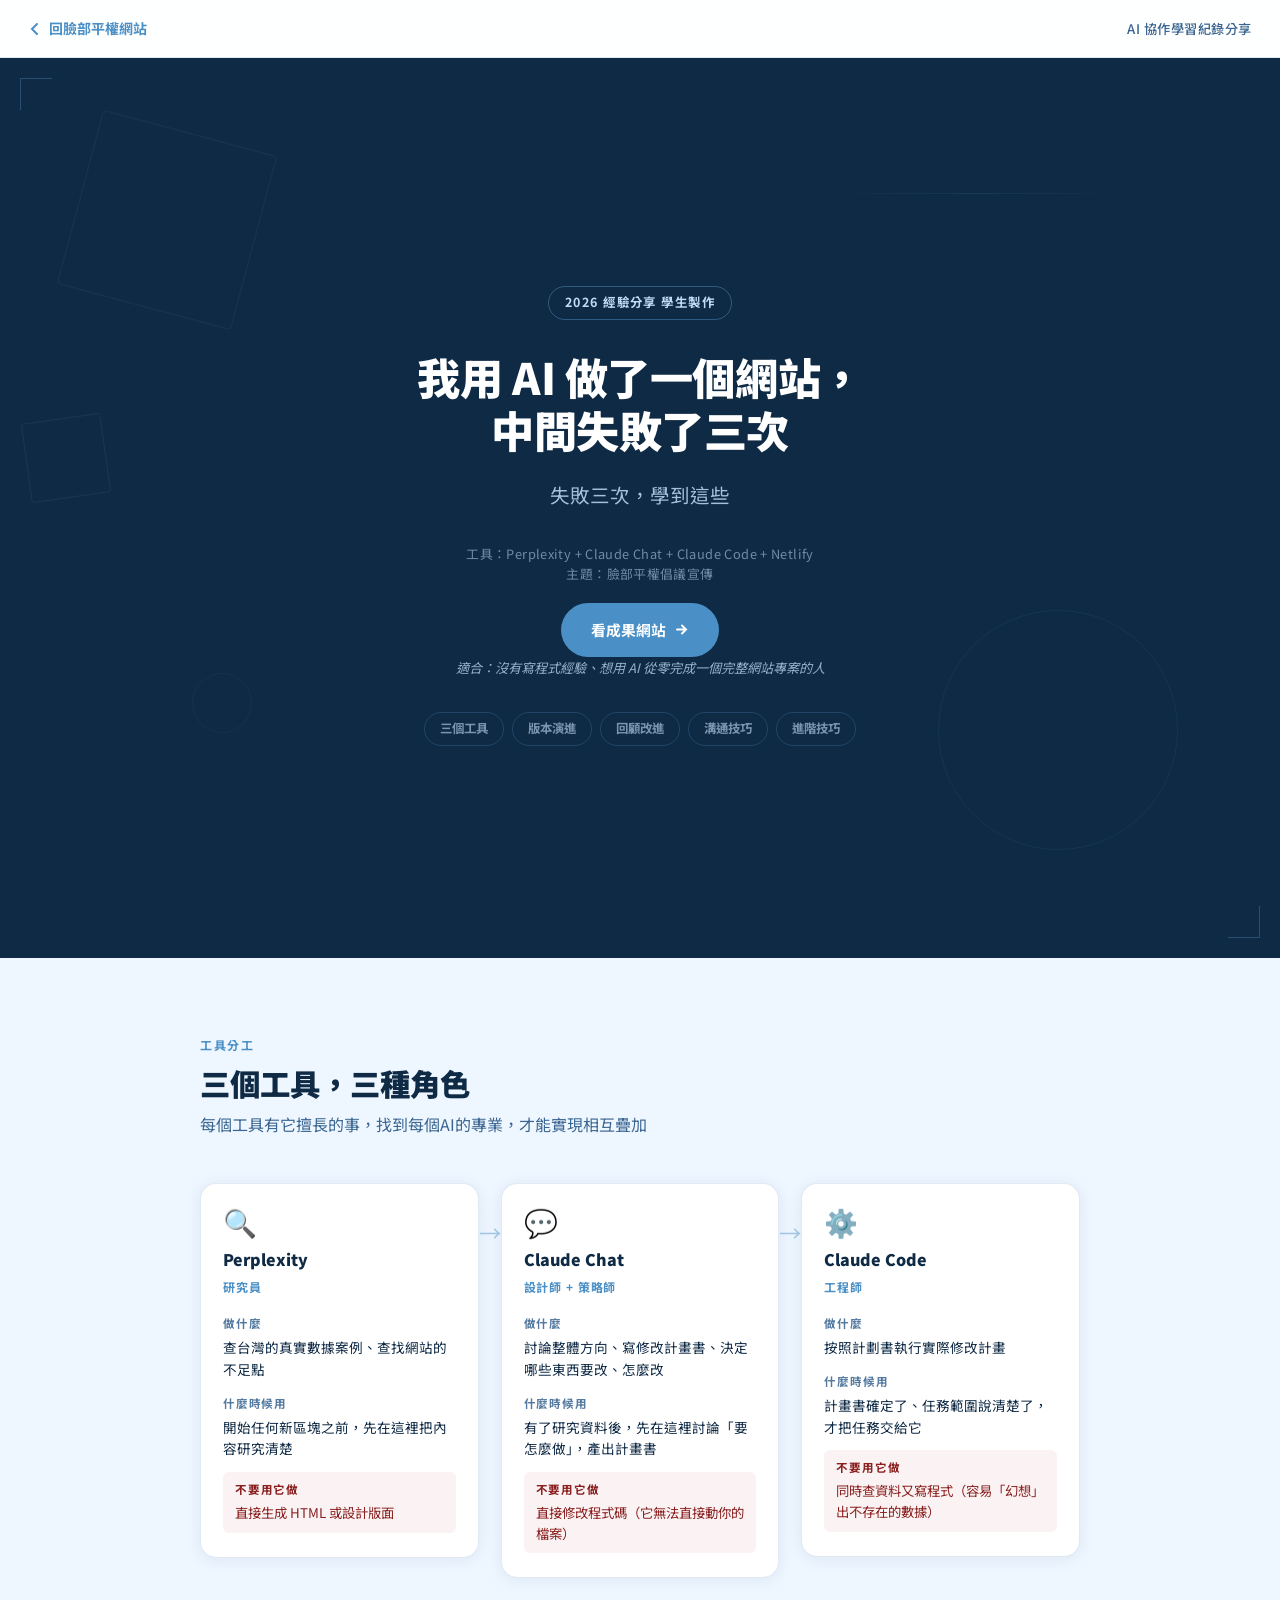
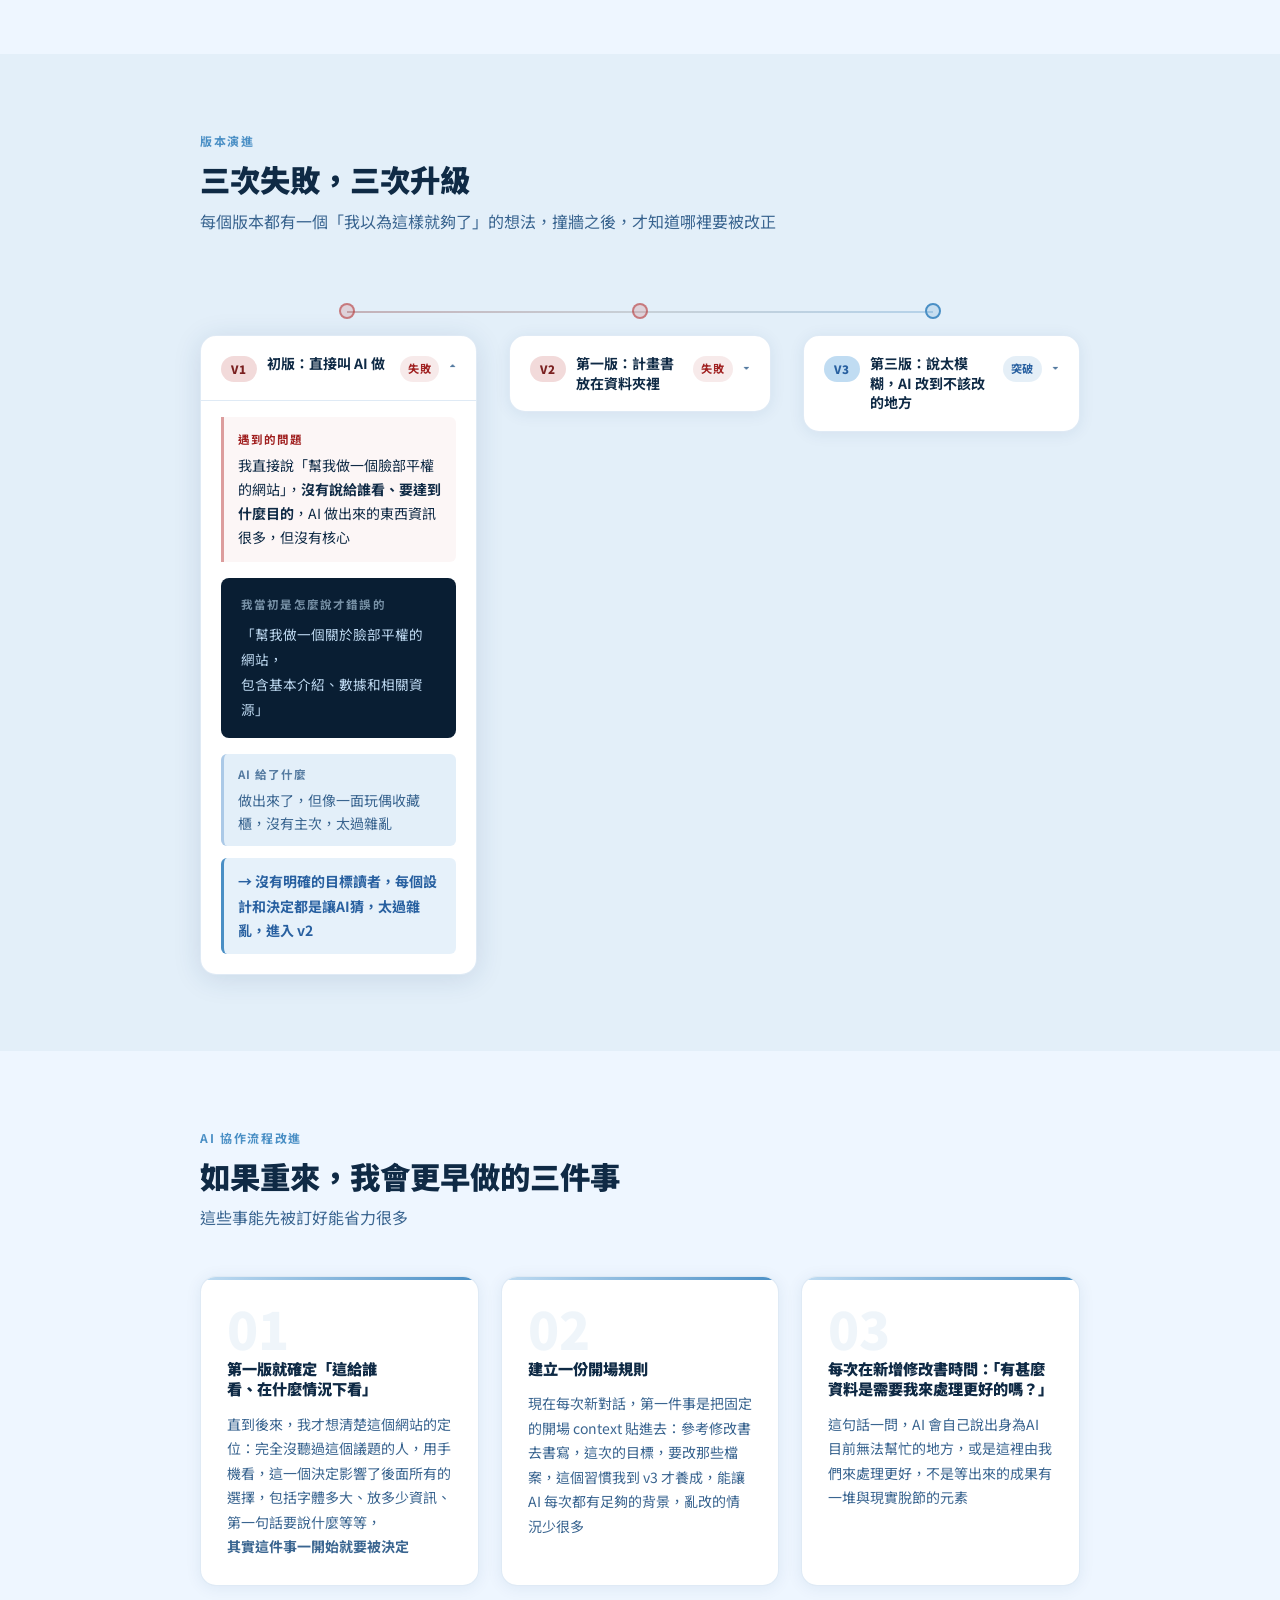
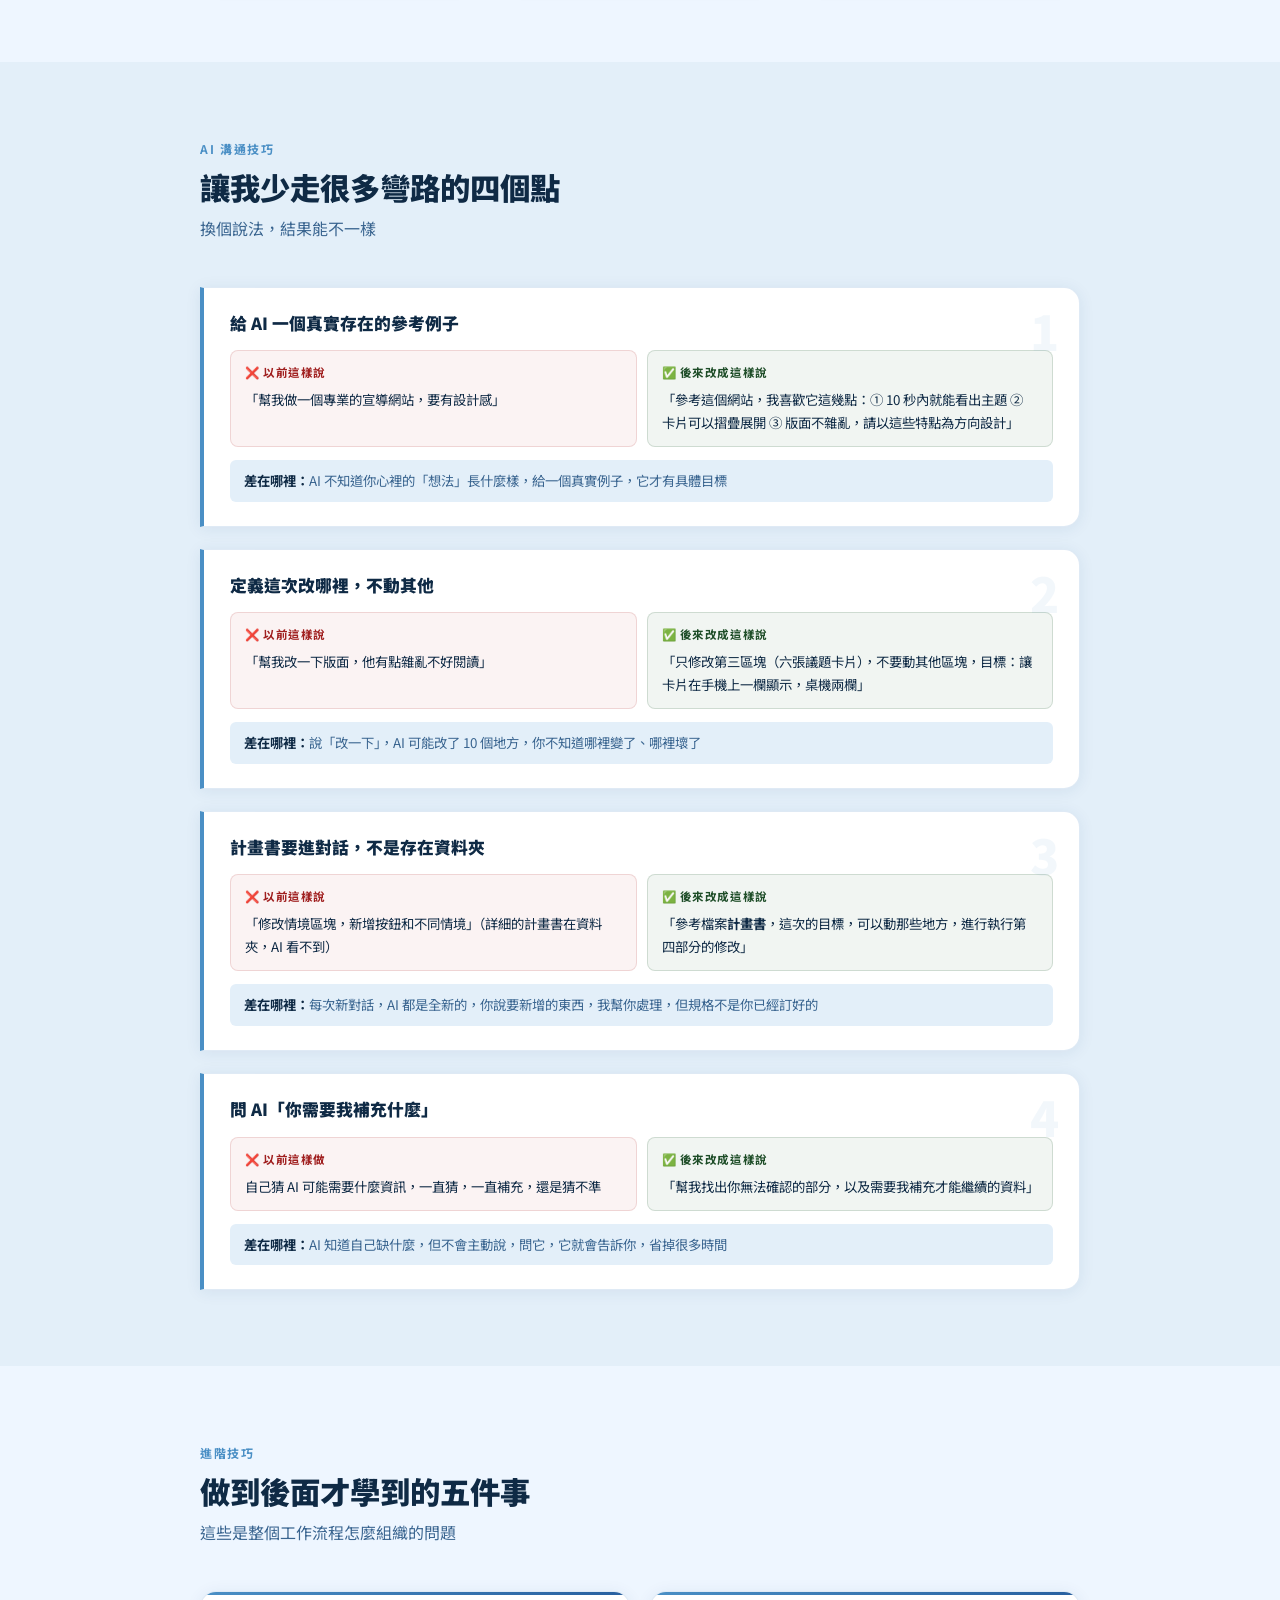
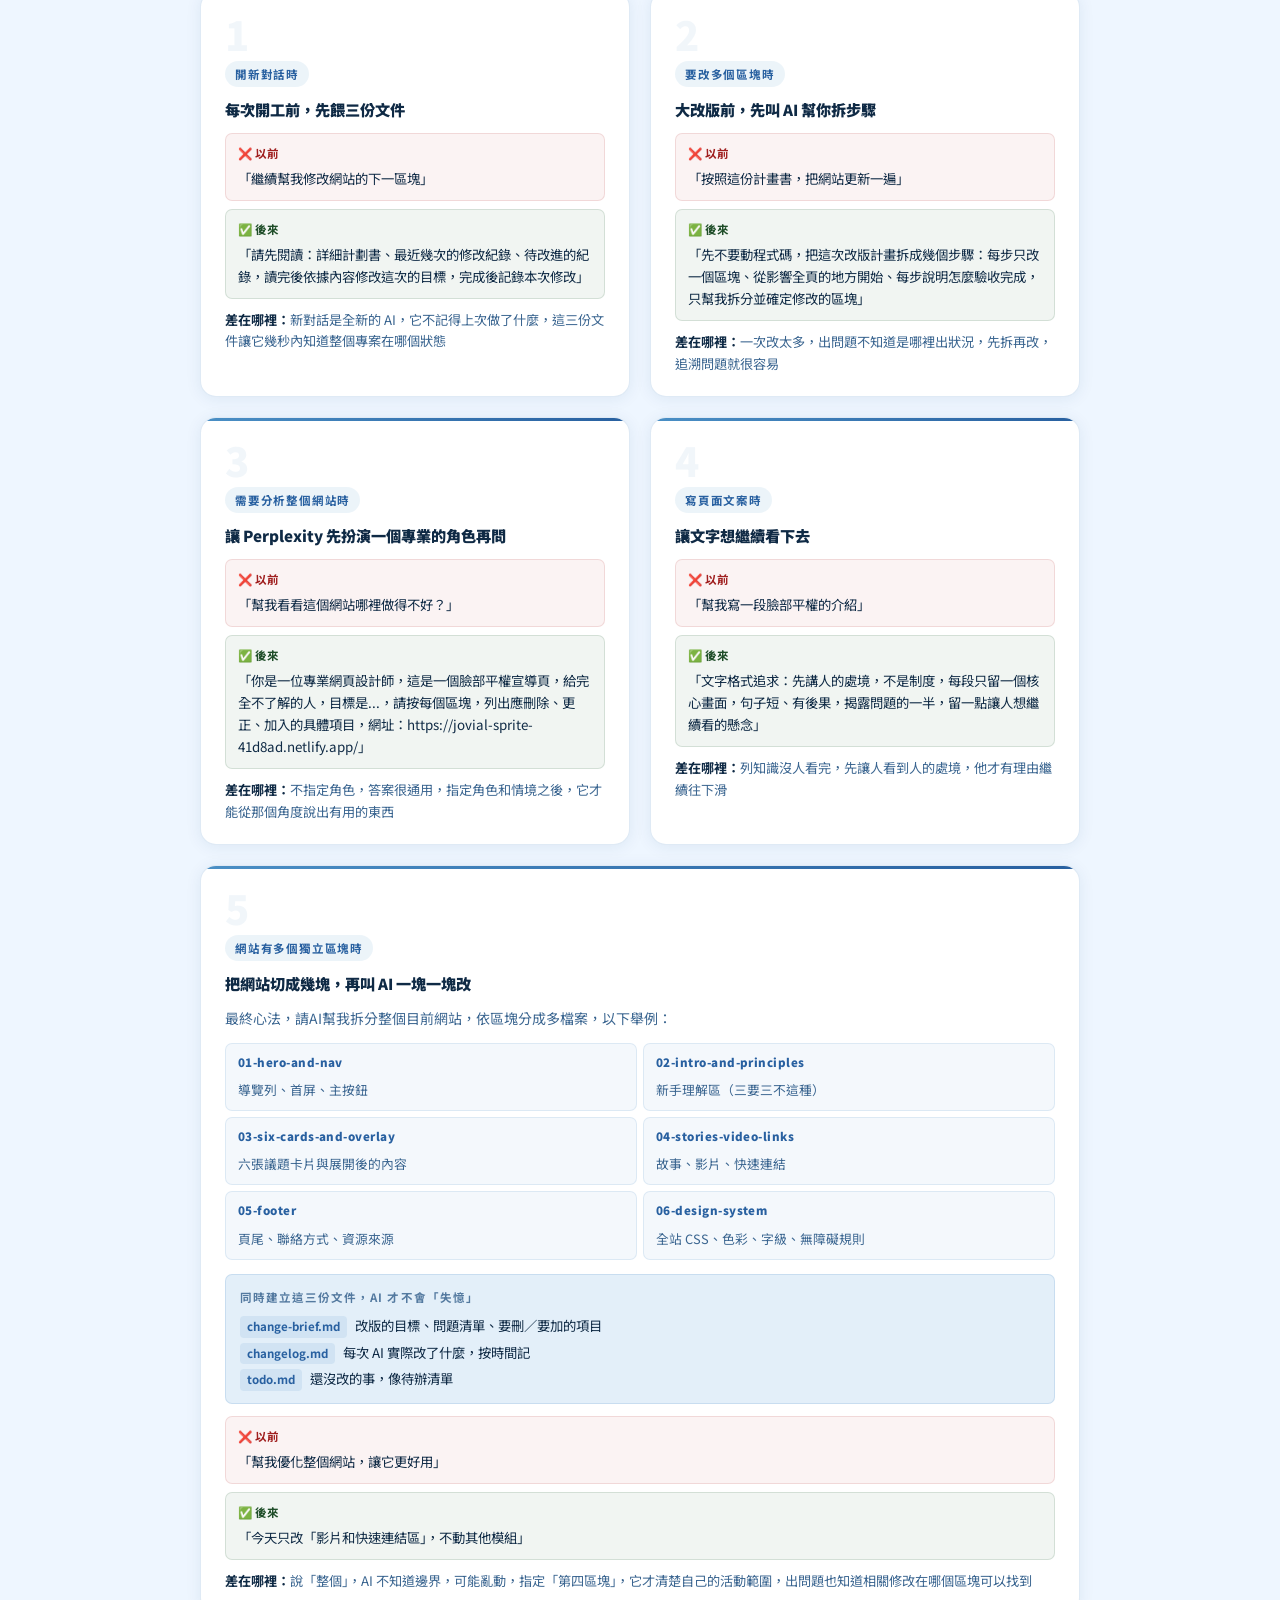
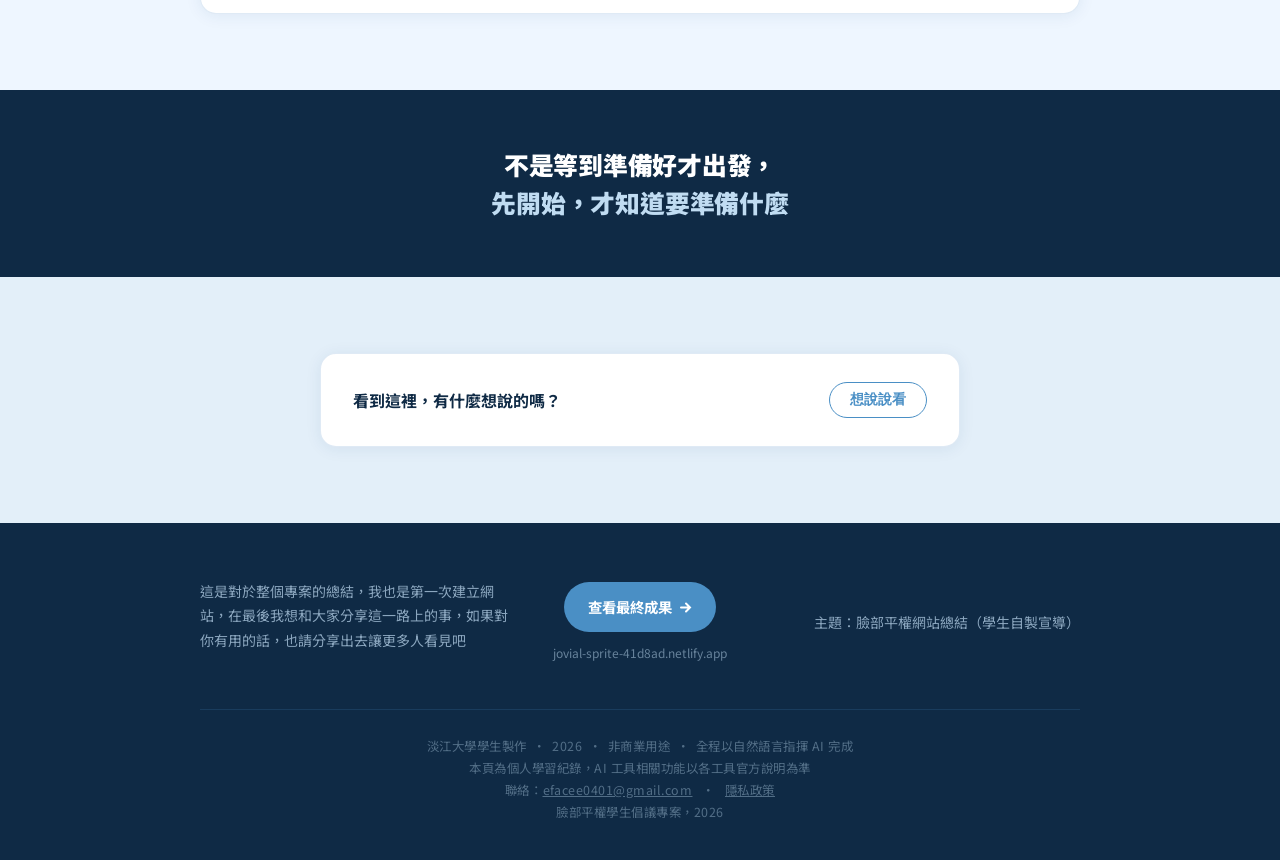
==== face-summary/sum-index.html @ e52cc9c2 "feat: sum-index 補 OG tags、法律聲明、適合誰看；主站頁腳加統一識別 - face-summary/sum-index.html: canonical URL、OG/Twitte" ====
<!DOCTYPE html>
<html lang="zh-TW">
<head>
<meta charset="UTF-8">
<meta name="viewport" content="width=device-width, initial-scale=1.0">
<title>我用 AI 做了一個網站 | 學習紀錄</title>
<meta name="description" content="淡江大學學生用 Perplexity + Claude 製作臉部平權宣傳網站，三次版本迭代的 AI 協作學習紀錄">
<link rel="canonical" href="https://fapjsummary.netlify.app/" />
<meta property="og:type" content="article" />
<meta property="og:title" content="我用 AI 做了一個網站，中間失敗了三次 | 學習紀錄" />
<meta property="og:description" content="用 Perplexity + Claude 製作倡議網站的三次失敗與學習紀錄。大一學生的 AI 協作完整紀錄。" />
<meta property="og:image" content="https://fapjsummary.netlify.app/og-cover.png" />
<meta property="og:url" content="https://fapjsummary.netlify.app/" />
<meta property="og:locale" content="zh_TW" />
<meta name="twitter:card" content="summary_large_image" />
<meta name="twitter:title" content="我用 AI 做了一個網站，中間失敗了三次" />
<meta name="twitter:description" content="用 Perplexity + Claude 製作倡議網站的三次失敗與學習紀錄" />
<meta name="twitter:image" content="https://fapjsummary.netlify.app/og-cover.png" />
<link rel="preconnect" href="https://fonts.googleapis.com">
<link rel="preconnect" href="https://fonts.gstatic.com" crossorigin>
<link href="https://fonts.googleapis.com/css2?family=Noto+Sans+TC:wght@400;500;700;900&display=swap" rel="stylesheet">
<style>
/* ── Reset ── */
*,*::before,*::after{box-sizing:border-box;margin:0;padding:0}
html{scroll-behavior:smooth;-webkit-font-smoothing:antialiased;color-scheme:light}
body{font-family:'Noto Sans TC',sans-serif;background:var(--bg);color:var(--text);line-height:1.75;overflow-x:hidden;text-rendering:optimizeLegibility}
a{color:inherit;text-decoration:none;touch-action:manipulation}
img{max-width:100%;display:block}
summary{list-style:none;cursor:pointer;touch-action:manipulation}
summary::-webkit-details-marker{display:none}
p{text-wrap:pretty}
h1,h2,h3,h4{text-wrap:balance}

/* ── Design Tokens ── */
:root{
  --bg:#EEF6FF;
  --bg-soft:#E3EFF9;
  --card:#FFFFFF;
  --primary:#4A8FC5;
  --primary-dk:#2860A0;
  --primary-lt:#C0DCF2;
  --text:#0F2A45;
  --text-muted:#3A6590;
  --text-dim:#547AA0;
  --border:rgba(80,140,200,0.18);
  --border-strong:rgba(80,140,200,0.38);
  --dark:#0F2A45;
  --dark-deeper:#091E33;
  --warn-bg:#F2DADA;
  --warn-text:#7A2020;
  --ok-bg:#D4ECD8;
  --ok-text:#1E4D28;
  --r:10px;
  --r-lg:16px;
  --sh:0 2px 16px rgba(20,60,110,0.08);
  --sh-md:0 4px 28px rgba(20,60,110,0.13);
}

/* ── Skip Link ── */
.skip{position:absolute;left:-9999px;top:4px;background:var(--primary);color:#fff;padding:8px 16px;border-radius:4px;z-index:9999;font-size:.875rem;font-weight:700}
.skip:focus{left:4px}

/* ── Nav ── */
nav{position:sticky;top:0;z-index:100;background:rgba(255,255,255,0.94);backdrop-filter:blur(14px);-webkit-backdrop-filter:blur(14px);border-bottom:1px solid var(--border);padding:0 28px;height:58px;display:flex;align-items:center;justify-content:space-between}
.nav-back{display:flex;align-items:center;gap:7px;font-size:.875rem;font-weight:700;color:var(--primary);transition:opacity .2s;touch-action:manipulation}
.nav-back:hover{opacity:.7}
.nav-back:focus-visible{outline:2px solid var(--primary);outline-offset:3px;border-radius:4px}
.nav-back svg{width:14px;height:14px;flex-shrink:0}
.nav-title{font-size:.825rem;font-weight:500;color:var(--text-muted);letter-spacing:.04em}

/* ── Hero ── */
.hero{position:relative;min-height:100svh;background:var(--dark);display:flex;align-items:center;justify-content:center;overflow:hidden;padding:88px 28px 72px}
.hero-inner{position:relative;z-index:2;max-width:740px;width:100%;margin:0 auto;text-align:center}
.hero-tag{display:inline-block;font-size:.78rem;font-weight:700;letter-spacing:.12em;text-transform:uppercase;color:var(--primary-lt);border:1px solid rgba(110,180,240,0.35);border-radius:99px;padding:5px 16px;margin-bottom:30px;opacity:0;animation:fadeUp .7s .1s ease both}
.hero h1{font-size:clamp(1.75rem,4.5vw,2.7rem);font-weight:900;color:#fff;line-height:1.22;margin-bottom:22px;letter-spacing:-.01em;opacity:0;animation:fadeUp .7s .25s ease both}
.hero-sub{font-size:clamp(1.05rem,2.5vw,1.22rem);color:rgba(192,220,242,0.85);margin-bottom:32px;font-weight:400;opacity:0;animation:fadeUp .7s .4s ease both}
.hero-meta{font-size:.8rem;color:rgba(192,220,242,0.55);letter-spacing:.03em;margin-bottom:18px;opacity:0;animation:fadeUp .7s .52s ease both;line-height:1.6}
.hero-audience{font-size:.82rem;color:rgba(192,220,242,0.75);margin-bottom:32px;opacity:0;animation:fadeUp .7s .58s ease both;font-style:italic}
.hero-cta{display:inline-flex;align-items:center;gap:8px;background:var(--primary);color:#fff;font-weight:700;font-size:.925rem;padding:14px 30px;border-radius:99px;transition:background .2s,transform .18s;opacity:0;animation:fadeUp .7s .64s ease both;touch-action:manipulation}
.hero-cta:hover{background:var(--primary-dk);transform:translateY(-2px)}
.hero-cta:focus-visible{outline:2px solid #fff;outline-offset:3px;border-radius:99px}
.hero-cta svg{width:15px;height:15px}
.hero-nav{display:flex;flex-wrap:wrap;gap:8px;justify-content:center;margin-top:32px;opacity:0;animation:fadeUp .7s .78s ease both}
.hnav{font-size:.78rem;font-weight:700;color:rgba(192,220,242,0.6);border:1px solid rgba(110,180,240,0.2);border-radius:99px;padding:5px 15px;transition:color .18s,border-color .18s,background .18s;touch-action:manipulation}
.hnav:hover{color:rgba(255,255,255,0.9);border-color:rgba(110,180,240,0.5);background:rgba(91,160,216,0.14)}
.hnav:focus-visible{outline:2px solid #fff;outline-offset:3px;border-radius:99px}

/* Geometric decorations */
.geo{position:absolute;pointer-events:none;will-change:transform}
.geo-1{top:8%;left:6%;width:180px;height:180px;border:1px solid rgba(255,255,255,0.045);border-radius:4px;transform:rotate(15deg)}
.geo-2{bottom:12%;right:8%;width:240px;height:240px;border:1px solid rgba(91,160,216,0.1);border-radius:50%}
.geo-3{top:40%;left:2%;width:80px;height:80px;border:1px solid rgba(255,255,255,0.05);border-radius:3px;transform:rotate(-8deg)}
.geo-4{top:15%;right:12%;width:100%;height:1px;background:linear-gradient(90deg,transparent,rgba(91,160,216,0.12),transparent);max-width:300px}
.geo-5{bottom:25%;left:15%;width:60px;height:60px;border:1px solid rgba(91,160,216,0.07);border-radius:50%}
.geo-corner{position:absolute;pointer-events:none}
.geo-corner-tl{top:20px;left:20px;width:32px;height:32px;border-top:1.5px solid rgba(110,180,240,0.28);border-left:1.5px solid rgba(110,180,240,0.28)}
.geo-corner-br{bottom:20px;right:20px;width:32px;height:32px;border-bottom:1.5px solid rgba(110,180,240,0.28);border-right:1.5px solid rgba(110,180,240,0.28)}

/* ── Section Wrapper ── */
.section{padding:76px 28px}
.section-inner{max-width:880px;margin:0 auto}
.section-alt{background:var(--bg-soft)}
.sec-label{display:block;font-size:.75rem;font-weight:700;letter-spacing:.14em;text-transform:uppercase;color:var(--primary);margin-bottom:10px}
.sec-title{font-size:clamp(1.45rem,3.5vw,1.9rem);font-weight:900;color:var(--text);line-height:1.2;margin-bottom:10px}
.sec-sub{font-size:1rem;color:var(--text-muted);margin-bottom:44px;line-height:1.7;max-width:640px}
.sec-header{margin-bottom:44px}

/* ── Reveal Animation ── */
.reveal{opacity:0;transform:translateY(22px);transition:opacity .55s ease,transform .55s ease}
.reveal.visible{opacity:1;transform:none}
@media(prefers-reduced-motion:reduce){
  .reveal,.hero-tag,.hero h1,.hero-sub,.hero-meta,.hero-cta,.hero-nav{opacity:1;transform:none;animation:none;transition:none}
}

/* ── Timeline ── */
.timeline{display:grid;grid-template-columns:1fr 1fr 1fr;gap:0;position:relative}
.timeline::before{content:'';position:absolute;top:32px;left:calc(100%/6);right:calc(100%/6);height:2px;background:linear-gradient(90deg,var(--warn-text),#888,var(--primary));z-index:0;opacity:.3}
.tl-item{position:relative;padding-top:56px}
.tl-item:not(:last-child){padding-right:16px}
.tl-item:not(:first-child){padding-left:16px}
.tl-dot{position:absolute;top:24px;left:50%;transform:translateX(-50%);width:16px;height:16px;border-radius:50%;border:2px solid;z-index:1}
.tl-dot.fail{background:rgba(200,80,80,0.18);border-color:rgba(180,50,50,0.55)}
.tl-dot.win{background:rgba(74,143,197,0.18);border-color:var(--primary)}
details.tl-card{background:var(--card);border:1px solid var(--border);border-radius:var(--r-lg);box-shadow:var(--sh);overflow:hidden;transition:box-shadow .2s}
details.tl-card[open]{box-shadow:var(--sh-md)}
details.tl-card summary{padding:18px 20px;display:flex;align-items:flex-start;gap:10px;flex-wrap:wrap;user-select:none;transition:background .15s}
details.tl-card summary:hover{background:var(--bg-soft)}
details.tl-card summary:focus-visible{outline:2px solid var(--primary);outline-offset:-2px}
.tl-badge{font-size:.72rem;font-weight:900;letter-spacing:.08em;text-transform:uppercase;padding:3px 10px;border-radius:99px;flex-shrink:0;margin-top:2px}
.tl-badge.v1,.tl-badge.v2{background:var(--warn-bg);color:var(--warn-text)}
.tl-badge.v3{background:var(--primary-lt);color:var(--primary-dk)}
.tl-sum-text{font-size:.875rem;font-weight:700;color:var(--text);flex:1;line-height:1.4}
.tl-status{font-size:.7rem;font-weight:700;letter-spacing:.06em;padding:3px 8px;border-radius:99px;flex-shrink:0;margin-top:2px;text-transform:uppercase}
.tl-status.fail{background:rgba(180,50,50,0.1);color:#A02020}
.tl-status.win{background:rgba(74,143,197,0.14);color:var(--primary-dk)}
.tl-icon{font-size:.85rem;margin-left:auto;color:var(--text-dim);transition:transform .25s;flex-shrink:0;margin-top:1px}
details.tl-card[open] .tl-icon{transform:rotate(180deg)}
.tl-body{padding:16px 20px 20px;border-top:1px solid var(--border);display:flex;flex-direction:column;gap:12px}

/* ── Problem Block ── */
.prob-block{border-left:3px solid rgba(180,50,50,0.45);background:rgba(200,80,80,0.05);padding:12px 14px;border-radius:0 6px 6px 0}
.prob-label{font-size:.72rem;font-weight:700;letter-spacing:.09em;color:#A02020;text-transform:uppercase;margin-bottom:5px}
.prob-text{font-size:.875rem;color:var(--text);line-height:1.7}

/* ── Prompt Block ── */
.pb{background:var(--dark-deeper);border-radius:8px;padding:16px 20px;margin:4px 0}
.pb-label{font-size:.72rem;font-weight:700;letter-spacing:.1em;text-transform:uppercase;color:rgba(192,220,242,0.6);margin-bottom:8px}
.pb-text{font-size:.85rem;color:#BDD8F0;line-height:1.85;white-space:pre-wrap;font-family:'Noto Sans TC',monospace}
.pb-why{border-top:1px solid rgba(192,220,242,0.14);margin-top:12px;padding-top:12px;font-size:.8rem;color:#7BADD4;line-height:1.6}

/* ── Result / Next Block ── */
.res-block{font-size:.875rem;color:var(--text-muted);line-height:1.65;background:var(--bg-soft);padding:11px 14px;border-radius:6px;border-left:3px solid var(--border-strong)}
.res-label{font-size:.72rem;font-weight:700;letter-spacing:.09em;color:var(--text-dim);text-transform:uppercase;margin-bottom:5px}
.next-block{font-size:.875rem;font-weight:700;color:var(--primary-dk);background:rgba(192,220,242,0.4);padding:11px 14px;border-radius:6px;border-left:3px solid var(--primary)}

/* ── Methods ── */
.methods-grid{display:flex;flex-direction:column;gap:22px}
.method-card{background:var(--card);border:1px solid var(--border);border-left:4px solid var(--primary);border-radius:0 var(--r-lg) var(--r-lg) 0;padding:24px 26px;box-shadow:var(--sh);position:relative}
.method-num{position:absolute;top:18px;right:20px;font-size:3rem;font-weight:900;color:rgba(74,143,197,0.07);line-height:1;pointer-events:none;user-select:none}
.method-title{font-size:1.05rem;font-weight:900;color:var(--text);margin-bottom:16px;padding-right:52px;line-height:1.35}
.compare{display:grid;grid-template-columns:1fr 1fr;gap:10px;margin-bottom:13px}
.cmp{padding:12px 14px;border-radius:8px;font-size:.85rem;line-height:1.65}
.cmp-no{background:rgba(180,50,50,0.06);border:1px solid rgba(180,50,50,0.16)}
.cmp-yes{background:rgba(28,90,42,0.06);border:1px solid rgba(28,90,42,0.16)}
.cmp-tag{font-size:.72rem;font-weight:700;letter-spacing:.05em;display:block;margin-bottom:6px}
.cmp-no .cmp-tag{color:#A02020}
.cmp-yes .cmp-tag{color:var(--ok-text)}
.cmp-text{color:var(--text);font-size:.835rem;line-height:1.65}
.diff{font-size:.835rem;color:var(--text-muted);background:var(--bg-soft);padding:10px 14px;border-radius:6px;line-height:1.6}
.diff strong{color:var(--text);font-weight:700}

/* ── Tools ── */
.tools-flow{display:grid;grid-template-columns:1fr auto 1fr auto 1fr;align-items:start;gap:0}
.tool-arrow{display:flex;align-items:flex-start;justify-content:center;padding-top:30px;color:var(--primary);font-size:1.4rem;opacity:.45}
.tool-card{background:var(--card);border:1px solid var(--border);border-radius:var(--r-lg);padding:24px 22px;box-shadow:var(--sh);height:100%}
.tool-icon{font-size:1.7rem;margin-bottom:10px;line-height:1}
.tool-name{font-size:1rem;font-weight:900;color:var(--text);margin-bottom:3px}
.tool-role{font-size:.75rem;font-weight:700;letter-spacing:.07em;color:var(--primary);text-transform:uppercase;margin-bottom:16px}
.tool-row{font-size:.85rem;color:var(--text);line-height:1.6;margin-bottom:6px}
.tool-row-label{font-size:.72rem;font-weight:700;letter-spacing:.07em;color:var(--text-dim);text-transform:uppercase;margin-bottom:4px}
.tool-no{font-size:.835rem;color:#8A2020;background:rgba(180,50,50,0.06);border-radius:6px;padding:9px 12px;margin-top:12px;line-height:1.55}
.tool-no-label{font-size:.72rem;font-weight:700;letter-spacing:.07em;color:#8A2020;text-transform:uppercase;margin-bottom:4px}
.flow-step{display:flex;flex-direction:column;gap:6px}

/* ── Improvements ── */
.improve-grid{display:grid;grid-template-columns:1fr 1fr 1fr;gap:22px}
.improve-card{background:var(--card);border:1px solid var(--border);border-radius:var(--r-lg);padding:26px;box-shadow:var(--sh);position:relative;overflow:hidden}
.improve-card::after{content:'';position:absolute;top:0;left:0;right:0;height:3px;background:linear-gradient(90deg,var(--primary-lt),var(--primary))}
.improve-num{font-size:3.2rem;font-weight:900;color:rgba(74,143,197,0.09);line-height:1;margin-bottom:4px;user-select:none}
.improve-title{font-size:.95rem;font-weight:900;color:var(--text);margin-bottom:13px;line-height:1.35}
.improve-body{font-size:.875rem;color:var(--text-muted);line-height:1.75}

/* ── Advanced Cards ── */
.adv-grid{display:grid;grid-template-columns:1fr 1fr;gap:20px}
.adv-card{background:var(--card);border:1px solid var(--border);border-radius:var(--r-lg);padding:22px 24px;box-shadow:var(--sh);position:relative;overflow:hidden}
.adv-card::before{content:'';position:absolute;top:0;left:0;right:0;height:3px;background:linear-gradient(90deg,var(--primary),var(--primary-dk))}
.adv-num{font-size:2.5rem;font-weight:900;color:rgba(74,143,197,0.08);line-height:1;margin-bottom:4px;user-select:none}
.adv-ctx{display:inline-block;font-size:.72rem;font-weight:700;letter-spacing:.07em;color:var(--primary-dk);background:rgba(74,143,197,0.1);padding:3px 10px;border-radius:99px;margin-bottom:12px}
.adv-title{font-size:.95rem;font-weight:900;color:var(--text);margin-bottom:14px;line-height:1.35}
.adv-cmp{font-size:.835rem;line-height:1.65;padding:10px 12px;border-radius:7px;margin-bottom:8px}
.adv-cmp-no{background:rgba(180,50,50,0.06);border:1px solid rgba(180,50,50,0.14)}
.adv-cmp-yes{background:rgba(28,90,42,0.06);border:1px solid rgba(28,90,42,0.14)}
.adv-cmp-tag{font-size:.72rem;font-weight:700;display:block;margin-bottom:5px}
.adv-cmp-no .adv-cmp-tag{color:#A02020}
.adv-cmp-yes .adv-cmp-tag{color:var(--ok-text)}
.adv-diff{font-size:.825rem;color:var(--text-muted);margin-top:10px;line-height:1.6}
.adv-diff strong{color:var(--text);font-weight:700}
.mod-list{display:grid;grid-template-columns:1fr 1fr;gap:6px;margin:12px 0 14px}
.mod-item{background:rgba(74,143,197,0.06);border:1px solid rgba(80,140,200,0.14);border-radius:7px;padding:8px 12px}
.mod-code{font-size:.72rem;font-weight:900;color:var(--primary-dk);letter-spacing:.04em;display:block;margin-bottom:2px}
.mod-desc{font-size:.8rem;color:var(--text-muted);line-height:1.4}
.docs-rec{background:var(--bg-soft);border:1px solid var(--border);border-radius:7px;padding:12px 14px;margin:12px 0}
.docs-rec-label{font-size:.72rem;font-weight:700;letter-spacing:.09em;color:var(--text-dim);text-transform:uppercase;margin-bottom:9px}
.docs-rec-row{font-size:.835rem;color:var(--text);line-height:1.55;margin-bottom:5px;display:flex;align-items:baseline;gap:8px}
.docs-rec-row:last-child{margin-bottom:0}
.doc-tag{font-size:.72rem;font-weight:700;font-family:'Noto Sans TC',monospace;color:var(--primary-dk);background:rgba(74,143,197,0.12);padding:2px 7px;border-radius:4px;white-space:nowrap;flex-shrink:0}

/* ── Manifesto ── */
.manifesto{background:var(--dark);padding:56px 28px;text-align:center}
.manifesto-inner{max-width:580px;margin:0 auto}
.manifesto-text{font-size:clamp(1.15rem,3.2vw,1.55rem);font-weight:900;color:#fff;line-height:1.5;letter-spacing:-.01em}
.manifesto-text em{color:var(--primary-lt);font-style:normal}

/* ── Feedback ── */
.feedback-section-wrap{max-width:640px;margin:0 auto}
.feedback-card{background:var(--card);border:1px solid var(--border);border-radius:var(--r-lg);padding:28px 32px;box-shadow:var(--sh)}
.feedback-teaser{display:flex;align-items:center;justify-content:space-between;gap:16px;flex-wrap:wrap}
.feedback-teaser-text{font-size:1rem;font-weight:700;color:var(--text)}
.btn-fb-open{font-size:.875rem;font-weight:700;color:var(--primary);border:1.5px solid var(--primary);border-radius:99px;padding:8px 20px;background:transparent;cursor:pointer;transition:background .18s,color .18s;touch-action:manipulation}
.btn-fb-open:hover{background:var(--primary);color:#fff}
.btn-fb-open:focus-visible{outline:2px solid var(--primary);outline-offset:3px;border-radius:99px}
.feedback-form-wrap{max-height:0;overflow:hidden;opacity:0;transition:max-height 450ms ease,opacity 320ms ease}
.feedback-form-wrap.expanded{max-height:960px;opacity:1}
.feedback-form-title{font-size:1.05rem;font-weight:900;color:var(--text);margin:20px 0 5px}
.feedback-intro{font-size:.9rem;color:var(--text-muted);margin-bottom:22px;line-height:1.6}
.feedback-q{border:none;padding:0;margin-bottom:22px}
.feedback-q legend{font-size:.875rem;font-weight:700;color:var(--text);margin-bottom:10px;display:block}
.feedback-opts{display:flex;flex-wrap:wrap;gap:8px}
.feedback-opt{cursor:pointer;font-size:.85rem;font-weight:700;padding:8px 18px;border-radius:99px;border:1.5px solid var(--border-strong);color:var(--text);background:transparent;transition:background .15s,border-color .15s,color .15s;touch-action:manipulation;user-select:none}
.feedback-opt:hover{border-color:var(--primary);background:var(--primary-lt);color:var(--primary-dk)}
.feedback-opt.selected{background:var(--primary-lt);border-color:var(--primary);color:var(--primary-dk)}
.feedback-opt.dimmed{opacity:.32}
.feedback-tags{display:flex;flex-wrap:wrap;gap:8px}
.feedback-tag{cursor:pointer;font-size:.8rem;font-weight:700;padding:6px 14px;border-radius:7px;border:1.5px solid var(--border);color:var(--text-muted);background:transparent;transition:background .15s,border-color .15s,color .15s,transform .12s;touch-action:manipulation;user-select:none}
.feedback-tag:hover{border-color:var(--primary);color:var(--primary-dk)}
.feedback-tag.selected{background:var(--primary-lt);border-color:var(--primary);color:var(--primary-dk);transform:scale(1.05)}
.feedback-tag.dimmed{opacity:.32}
.feedback-textarea{width:100%;border:1.5px solid var(--border-strong);border-radius:var(--r);padding:12px 14px;font-family:'Noto Sans TC',sans-serif;font-size:.875rem;color:var(--text);resize:vertical;min-height:82px;transition:border-color .2s;line-height:1.65}
.feedback-textarea:focus{outline:none;border-color:var(--primary)}
.btn-fb-submit{display:inline-flex;align-items:center;gap:7px;background:var(--primary);color:#fff;font-weight:700;font-size:.9rem;padding:12px 26px;border-radius:99px;border:none;cursor:pointer;transition:background .2s,transform .18s;touch-action:manipulation}
.btn-fb-submit:hover{background:var(--primary-dk);transform:translateY(-1px)}
.btn-fb-submit:focus-visible{outline:2px solid var(--primary);outline-offset:3px;border-radius:99px}
.btn-fb-submit:disabled{opacity:.55;cursor:not-allowed;transform:none}
.feedback-thanks{display:none;text-align:center;padding:20px 0 6px}
.feedback-thanks.visible{display:block;animation:fadeUp .5s ease both}
.thanks-icon{font-size:2.2rem;color:var(--primary);margin-bottom:10px;font-weight:900;line-height:1}
.feedback-thanks p{font-size:.925rem;color:var(--text-muted);line-height:1.75;margin-bottom:6px}
.btn-fb-back{display:inline-block;margin-top:14px;font-size:.85rem;font-weight:700;color:var(--primary);border:1.5px solid var(--primary);border-radius:99px;padding:8px 22px;background:transparent;cursor:pointer;transition:background .18s,color .18s;touch-action:manipulation}
.btn-fb-back:hover{background:var(--primary);color:#fff}
@media(max-width:767px){
  .feedback-card{padding:20px 18px}
  .feedback-opts,.feedback-tags{flex-direction:column}
}

/* ── Footer ── */
footer{background:var(--dark);color:rgba(192,220,242,0.7);padding:56px 28px 36px}
.footer-inner{max-width:880px;margin:0 auto}
.footer-top{display:grid;grid-template-columns:1fr auto 1fr;gap:36px;align-items:center;margin-bottom:44px}
.footer-left p{font-size:.875rem;line-height:1.75;margin-bottom:13px}
.footer-tools{display:flex;flex-wrap:wrap;gap:7px;margin-top:8px}
.footer-tool-tag{font-size:.72rem;font-weight:700;letter-spacing:.05em;padding:4px 11px;border-radius:99px;background:rgba(74,143,197,0.18);color:rgba(192,220,242,0.9);border:1px solid rgba(74,143,197,0.3)}
.footer-cta{display:flex;flex-direction:column;align-items:center;gap:12px;text-align:center}
.footer-btn{display:inline-flex;align-items:center;gap:7px;background:var(--primary);color:#fff;font-weight:700;font-size:.9rem;padding:12px 24px;border-radius:99px;transition:background .2s,transform .18s;white-space:nowrap;touch-action:manipulation}
.footer-btn:hover{background:var(--primary-dk);transform:translateY(-2px)}
.footer-btn:focus-visible{outline:2px solid #fff;outline-offset:3px;border-radius:99px}
.footer-url{font-size:.75rem;color:rgba(192,220,242,0.5);word-break:break-all;max-width:200px;text-align:center;line-height:1.5}
.footer-right p{font-size:.875rem;line-height:1.75;text-align:right}
.footer-divider{height:1px;background:rgba(74,143,197,0.18);margin-bottom:26px}
.footer-bottom{text-align:center;font-size:.78rem;color:rgba(192,220,242,0.38);letter-spacing:.04em}

/* ── Keyframes ── */
@keyframes fadeUp{from{opacity:0;transform:translateY(16px)}to{opacity:1;transform:none}}

/* ── Mobile ── */
@media(max-width:767px){
  .timeline{grid-template-columns:1fr;gap:16px}
  .timeline::before{display:none}
  .tl-item{padding-top:0;padding-left:0!important;padding-right:0!important}
  .tl-dot{display:none}
  .compare{grid-template-columns:1fr}
  .tools-flow{grid-template-columns:1fr;gap:16px}
  .tool-arrow{display:none}
  .improve-grid{grid-template-columns:1fr}
  .adv-grid{grid-template-columns:1fr}
  .mod-list{grid-template-columns:1fr}
  .footer-top{grid-template-columns:1fr}
  .footer-right p{text-align:left}
  .footer-cta{align-items:flex-start}
  .footer-url{text-align:left}
  nav{padding:0 16px}
  .section{padding:56px 16px}
  .sec-sub{max-width:100%}
}
@media(max-width:560px){
  .hero{padding:80px 20px 64px}
  .method-card{padding:20px 18px}
}
</style>
</head>
<body>

<a href="#main" class="skip">跳至主要內容</a>

<!-- Nav -->
<nav aria-label="網站導覽">
  <a href="https://jovial-sprite-41d8ad.netlify.app/" class="nav-back" aria-label="回臉部平權網站">
    <svg viewBox="0 0 14 14" fill="none" stroke="currentColor" stroke-width="2" stroke-linecap="round" aria-hidden="true"><path d="M9 2L4 7l5 5"/></svg>
    回臉部平權網站
  </a>
  <span class="nav-title">AI 協作學習紀錄分享</span>
</nav>

<main id="main">

<!-- ── Hero ── -->
<section class="hero" aria-label="介紹">
  <div class="geo geo-1" aria-hidden="true"></div>
  <div class="geo geo-2" aria-hidden="true"></div>
  <div class="geo geo-3" aria-hidden="true"></div>
  <div class="geo geo-4" aria-hidden="true"></div>
  <div class="geo geo-5" aria-hidden="true"></div>
  <div class="geo-corner geo-corner-tl" aria-hidden="true"></div>
  <div class="geo-corner geo-corner-br" aria-hidden="true"></div>
  <div class="hero-inner">
    <span class="hero-tag">2026 經驗分享 學生製作</span>
    <h1>我用 AI 做了一個網站，<br>中間失敗了三次</h1>
    <p class="hero-sub">失敗三次，學到這些</p>
    <p class="hero-meta">工具：Perplexity&thinsp;+&thinsp;Claude Chat&thinsp;+&thinsp;Claude Code&thinsp;+&thinsp;Netlify<br>主題：臉部平權倡議宣傳</p>
    <a href="https://jovial-sprite-41d8ad.netlify.app/" class="hero-cta">
      看成果網站
      <svg viewBox="0 0 15 15" fill="none" stroke="currentColor" stroke-width="2" stroke-linecap="round" aria-hidden="true"><path d="M3 7.5h9M8 3.5l4 4-4 4"/></svg>
    </a>
    <p class="hero-audience">適合：沒有寫程式經驗、想用 AI 從零完成一個完整網站專案的人</p>
    <div class="hero-nav" role="navigation" aria-label="頁面章節">
      <a href="#tools" class="hnav">三個工具</a>
      <a href="#timeline" class="hnav">版本演進</a>
      <a href="#improve" class="hnav">回顧改進</a>
      <a href="#methods" class="hnav">溝通技巧</a>
      <a href="#adv" class="hnav">進階技巧</a>
    </div>
  </div>
</section>

<!-- ── Tools（先看工具分工）── -->
<section class="section" id="tools" aria-labelledby="tools-title">
  <div class="section-inner">
    <div class="sec-header reveal">
      <span class="sec-label">工具分工</span>
      <h2 class="sec-title" id="tools-title">三個工具，三種角色</h2>
      <p class="sec-sub">每個工具有它擅長的事，找到每個AI的專業，才能實現相互疊加</p>
    </div>
    <div class="tools-flow reveal">

      <div class="flow-step">
        <div class="tool-card">
          <div class="tool-icon" aria-hidden="true">🔍</div>
          <div class="tool-name">Perplexity</div>
          <div class="tool-role">研究員</div>
          <div class="tool-row-label">做什麼</div>
          <div class="tool-row">查台灣的真實數據案例、查找網站的不足點</div>
          <div class="tool-row-label" style="margin-top:12px">什麼時候用</div>
          <div class="tool-row">開始任何新區塊之前，先在這裡把內容研究清楚</div>
          <div class="tool-no">
            <div class="tool-no-label">不要用它做</div>
            直接生成 HTML 或設計版面
          </div>
        </div>
      </div>

      <div class="tool-arrow" aria-hidden="true">→</div>

      <div class="flow-step">
        <div class="tool-card">
          <div class="tool-icon" aria-hidden="true">💬</div>
          <div class="tool-name">Claude Chat</div>
          <div class="tool-role">設計師 + 策略師</div>
          <div class="tool-row-label">做什麼</div>
          <div class="tool-row">討論整體方向、寫修改計畫書、決定哪些東西要改、怎麼改</div>
          <div class="tool-row-label" style="margin-top:12px">什麼時候用</div>
          <div class="tool-row">有了研究資料後，先在這裡討論「要怎麼做」，產出計畫書</div>
          <div class="tool-no">
            <div class="tool-no-label">不要用它做</div>
            直接修改程式碼（它無法直接動你的檔案）
          </div>
        </div>
      </div>

      <div class="tool-arrow" aria-hidden="true">→</div>

      <div class="flow-step">
        <div class="tool-card">
          <div class="tool-icon" aria-hidden="true">⚙️</div>
          <div class="tool-name">Claude Code</div>
          <div class="tool-role">工程師</div>
          <div class="tool-row-label">做什麼</div>
          <div class="tool-row">按照計劃書執行實際修改計畫</div>
          <div class="tool-row-label" style="margin-top:12px">什麼時候用</div>
          <div class="tool-row">計畫書確定了、任務範圍說清楚了，才把任務交給它</div>
          <div class="tool-no">
            <div class="tool-no-label">不要用它做</div>
            同時查資料又寫程式（容易「幻想」出不存在的數據）
          </div>
        </div>
      </div>

    </div>
  </div>
</section>

<!-- ── Timeline（版本演進）── -->
<section class="section section-alt" id="timeline" aria-labelledby="tl-title">
  <div class="section-inner">
    <div class="sec-header reveal">
      <span class="sec-label">版本演進</span>
      <h2 class="sec-title" id="tl-title">三次失敗，三次升級</h2>
      <p class="sec-sub">每個版本都有一個「我以為這樣就夠了」的想法，撞牆之後，才知道哪裡要被改正</p>
    </div>
    <div class="timeline reveal">

      <!-- v1 -->
      <div class="tl-item">
        <div class="tl-dot fail" aria-hidden="true"></div>
        <details class="tl-card" open>
          <summary>
            <span class="tl-badge v1">v1</span>
            <span class="tl-sum-text">初版：直接叫 AI 做</span>
            <span class="tl-status fail">失敗</span>
            <span class="tl-icon" aria-hidden="true">▾</span>
          </summary>
          <div class="tl-body">
            <div class="prob-block">
              <div class="prob-label">遇到的問題</div>
              <p class="prob-text">我直接說「幫我做一個臉部平權的網站」，<strong>沒有說給誰看、要達到什麼目的</strong>，AI 做出來的東西資訊很多，但沒有核心</p>
            </div>
            <div class="pb">
              <div class="pb-label">我當初是怎麼說才錯誤的</div>
              <div class="pb-text">「幫我做一個關於臉部平權的網站，
包含基本介紹、數據和相關資源」</div>
            </div>
            <div class="res-block">
              <div class="res-label">AI 給了什麼</div>
              做出來了，但像一面玩偶收藏櫃，沒有主次，太過雜亂
            </div>
            <div class="next-block">→ 沒有明確的目標讀者，每個設計和決定都是讓AI猜，太過雜亂，進入 v2</div>
          </div>
        </details>
      </div>

      <!-- v2 -->
      <div class="tl-item">
        <div class="tl-dot fail" aria-hidden="true"></div>
        <details class="tl-card">
          <summary>
            <span class="tl-badge v2">v2</span>
            <span class="tl-sum-text">第一版：計畫書放在資料夾裡</span>
            <span class="tl-status fail">失敗</span>
            <span class="tl-icon" aria-hidden="true">▾</span>
          </summary>
          <div class="tl-body">
            <div class="prob-block">
              <div class="prob-label">遇到的問題</div>
              <p class="prob-text">我花整理一份詳細的修改計畫書，但每次進行新對話，AI都完全不知道這份文件的存在，所有詳細訂好的規則，AI 根本沒看到</p>
            </div>
            <div class="pb">
              <div class="pb-label">我是怎麼說的（錯誤方式）</div>
              <div class="pb-text">「修改hero首屏的資料」 AI 的反應：「好的你有提要改按鈕，要改配色，我隨便幫你改一種適合的」，已經訂好的資料全都沒看到</div>
            </div>
            <div class="res-block">
              <div class="res-label">AI 給了什麼</div>
              AI 不知道我們之前談好的設計方向和內容
            </div>
            <div class="next-block">→ 修改計畫書要給AI看到，不是存在資料夾裡以為他會自己讀，進入 v3</div>
          </div>
        </details>
      </div>

      <!-- v3 -->
      <div class="tl-item">
        <div class="tl-dot win" aria-hidden="true"></div>
        <details class="tl-card">
          <summary>
            <span class="tl-badge v3">v3</span>
            <span class="tl-sum-text">第三版：說太模糊，AI 改到不該改的地方</span>
            <span class="tl-status win">突破</span>
            <span class="tl-icon" aria-hidden="true">▾</span>
          </summary>
          <div class="tl-body">
            <div class="prob-block">
              <div class="prob-label">還有一個問題</div>
              <p class="prob-text">說「幫我改情境區」，但連三不三要都一起改動了</p>
            </div>
            <div class="pb">
              <div class="pb-label">改進後的說法</div>
              <div class="pb-text">「只修改情境區塊，<strong>不要動其他任何未提到的區塊</strong>，修改目標：新增可點擊內頁」</div>
              <div class="pb-why">✓ 這樣說讓AI知道只能動這裡</div>
            </div>
            <div class="next-block">→ 確定一切都符合修改書，改排版回饋後就能上線啦</div>
          </div>
        </details>
      </div>

    </div><!-- /timeline -->
  </div>
</section>

<!-- ── Improvements（如果重來）── -->
<section class="section" id="improve" aria-labelledby="improve-title">
  <div class="section-inner">
    <div class="sec-header reveal">
      <span class="sec-label">AI 協作流程改進</span>
      <h2 class="sec-title" id="improve-title">如果重來，我會更早做的三件事</h2>
      <p class="sec-sub">這些事能先被訂好能省力很多</p>
    </div>
    <div class="improve-grid">

      <div class="improve-card reveal">
        <div class="improve-num" aria-hidden="true">01</div>
        <h3 class="improve-title">第一版就確定「這給誰看、在什麼情況下看」</h3>
        <p class="improve-body">直到後來，我才想清楚這個網站的定位：完全沒聽過這個議題的人，用手機看，這一個決定影響了後面所有的選擇，包括字體多大、放多少資訊、第一句話要說什麼等等，<br><strong>其實這件事一開始就要被決定</strong></p>
      </div>

      <div class="improve-card reveal">
        <div class="improve-num" aria-hidden="true">02</div>
        <h3 class="improve-title">建立一份開場規則</h3>
        <p class="improve-body">現在每次新對話，第一件事是把固定的開場 context 貼進去：參考修改書去書寫，這次的目標，要改那些檔案，這個習慣我到 v3 才養成，能讓AI 每次都有足夠的背景，亂改的情況少很多</p>
      </div>

      <div class="improve-card reveal">
        <div class="improve-num" aria-hidden="true">03</div>
        <h3 class="improve-title">每次在新增修改書時問：「有甚麼資料是需要我來處理更好的嗎？」</h3>
        <p class="improve-body">這句話一問，AI 會自己說出身為AI目前無法幫忙的地方，或是這裡由我們來處理更好，不是等出來的成果有一堆與現實脫節的元素</p>
      </div>

    </div>
  </div>
</section>

<!-- ── Methods（溝通技巧）── -->
<section class="section section-alt" id="methods" aria-labelledby="methods-title">
  <div class="section-inner">
    <div class="sec-header reveal">
      <span class="sec-label">AI 溝通技巧</span>
      <h2 class="sec-title" id="methods-title">讓我少走很多彎路的四個點</h2>
      <p class="sec-sub">換個說法，結果能不一樣</p>
    </div>
    <div class="methods-grid">

      <article class="method-card reveal">
        <span class="method-num" aria-hidden="true">1</span>
        <h3 class="method-title">給 AI 一個真實存在的參考例子</h3>
        <div class="compare">
          <div class="cmp cmp-no"><span class="cmp-tag">❌ 以前這樣說</span><span class="cmp-text">「幫我做一個專業的宣導網站，要有設計感」</span></div>
          <div class="cmp cmp-yes"><span class="cmp-tag">✅ 後來改成這樣說</span><span class="cmp-text">「參考這個網站，我喜歡它這幾點：① 10 秒內就能看出主題 ② 卡片可以摺疊展開 ③ 版面不雜亂，請以這些特點為方向設計」</span></div>
        </div>
        <div class="diff"><strong>差在哪裡：</strong>AI 不知道你心裡的「想法」長什麼樣，給一個真實例子，它才有具體目標</div>
      </article>

      <article class="method-card reveal">
        <span class="method-num" aria-hidden="true">2</span>
        <h3 class="method-title">定義這次改哪裡，不動其他</h3>
        <div class="compare">
          <div class="cmp cmp-no"><span class="cmp-tag">❌ 以前這樣說</span><span class="cmp-text">「幫我改一下版面，他有點雜亂不好閱讀」</span></div>
          <div class="cmp cmp-yes"><span class="cmp-tag">✅ 後來改成這樣說</span><span class="cmp-text">「只修改第三區塊（六張議題卡片），不要動其他區塊，目標：讓卡片在手機上一欄顯示，桌機兩欄」</span></div>
        </div>
        <div class="diff"><strong>差在哪裡：</strong>說「改一下」，AI 可能改了 10 個地方，你不知道哪裡變了、哪裡壞了</div>
      </article>

      <article class="method-card reveal">
        <span class="method-num" aria-hidden="true">3</span>
        <h3 class="method-title">計畫書要進對話，不是存在資料夾</h3>
        <div class="compare">
          <div class="cmp cmp-no"><span class="cmp-tag">❌ 以前這樣說</span><span class="cmp-text">「修改情境區塊，新增按鈕和不同情境」（詳細的計畫書在資料夾，AI 看不到）</span></div>
          <div class="cmp cmp-yes"><span class="cmp-tag">✅ 後來改成這樣說</span><span class="cmp-text">「參考檔案<strong>計畫書</strong>，這次的目標，可以動那些地方，進行執行第四部分的修改」</span></div>
        </div>
        <div class="diff"><strong>差在哪裡：</strong>每次新對話，AI 都是全新的，你說要新增的東西，我幫你處理，但規格不是你已經訂好的</div>
      </article>

      <article class="method-card reveal">
        <span class="method-num" aria-hidden="true">4</span>
        <h3 class="method-title">問 AI「你需要我補充什麼」</h3>
        <div class="compare">
          <div class="cmp cmp-no"><span class="cmp-tag">❌ 以前這樣做</span><span class="cmp-text">自己猜 AI 可能需要什麼資訊，一直猜，一直補充，還是猜不準</span></div>
          <div class="cmp cmp-yes"><span class="cmp-tag">✅ 後來改成這樣說</span><span class="cmp-text">「幫我找出你無法確認的部分，以及需要我補充才能繼續的資料」</span></div>
        </div>
        <div class="diff"><strong>差在哪裡：</strong>AI 知道自己缺什麼，但不會主動說，問它，它就會告訴你，省掉很多時間</div>
      </article>

    </div>
  </div>
</section>

<!-- ── Advanced（進階技巧）── -->
<section class="section" id="adv" aria-labelledby="adv-title">
  <div class="section-inner">
    <div class="sec-header reveal">
      <span class="sec-label">進階技巧</span>
      <h2 class="sec-title" id="adv-title">做到後面才學到的五件事</h2>
      <p class="sec-sub">這些是整個工作流程怎麼組織的問題</p>
    </div>
    <div class="adv-grid">

      <article class="adv-card reveal">
        <div class="adv-num" aria-hidden="true">1</div>
        <span class="adv-ctx">開新對話時</span>
        <h3 class="adv-title">每次開工前，先餵三份文件</h3>
        <div class="adv-cmp adv-cmp-no"><span class="adv-cmp-tag">❌ 以前</span>「繼續幫我修改網站的下一區塊」</div>
        <div class="adv-cmp adv-cmp-yes"><span class="adv-cmp-tag">✅ 後來</span>「請先閱讀：詳細計劃書、最近幾次的修改紀錄、待改進的紀錄，讀完後依據內容修改這次的目標，完成後記錄本次修改」</div>
        <p class="adv-diff"><strong>差在哪裡：</strong>新對話是全新的 AI，它不記得上次做了什麼，這三份文件讓它幾秒內知道整個專案在哪個狀態</p>
      </article>

      <article class="adv-card reveal">
        <div class="adv-num" aria-hidden="true">2</div>
        <span class="adv-ctx">要改多個區塊時</span>
        <h3 class="adv-title">大改版前，先叫 AI 幫你拆步驟</h3>
        <div class="adv-cmp adv-cmp-no"><span class="adv-cmp-tag">❌ 以前</span>「按照這份計畫書，把網站更新一遍」</div>
        <div class="adv-cmp adv-cmp-yes"><span class="adv-cmp-tag">✅ 後來</span>「先不要動程式碼，把這次改版計畫拆成幾個步驟：每步只改一個區塊、從影響全頁的地方開始、每步說明怎麼驗收完成，只幫我拆分並確定修改的區塊」</div>
        <p class="adv-diff"><strong>差在哪裡：</strong>一次改太多，出問題不知道是哪裡出狀況，先拆再改，追溯問題就很容易</p>
      </article>

      <article class="adv-card reveal">
        <div class="adv-num" aria-hidden="true">3</div>
        <span class="adv-ctx">需要分析整個網站時</span>
        <h3 class="adv-title">讓 Perplexity 先扮演一個專業的角色再問</h3>
        <div class="adv-cmp adv-cmp-no"><span class="adv-cmp-tag">❌ 以前</span>「幫我看看這個網站哪裡做得不好？」</div>
        <div class="adv-cmp adv-cmp-yes"><span class="adv-cmp-tag">✅ 後來</span>「你是一位專業網頁設計師，這是一個臉部平權宣導頁，給完全不了解的人，目標是...，請按每個區塊，列出應刪除、更正、加入的具體項目，網址：https://jovial-sprite-41d8ad.netlify.app/」</div>
        <p class="adv-diff"><strong>差在哪裡：</strong>不指定角色，答案很通用，指定角色和情境之後，它才能從那個角度說出有用的東西</p>
      </article>

      <article class="adv-card reveal">
        <div class="adv-num" aria-hidden="true">4</div>
        <span class="adv-ctx">寫頁面文案時</span>
        <h3 class="adv-title">讓文字想繼續看下去</h3>
        <div class="adv-cmp adv-cmp-no"><span class="adv-cmp-tag">❌ 以前</span>「幫我寫一段臉部平權的介紹」</div>
        <div class="adv-cmp adv-cmp-yes"><span class="adv-cmp-tag">✅ 後來</span>「文字格式追求：先講人的處境，不是制度，每段只留一個核心畫面，句子短、有後果，揭露問題的一半，留一點讓人想繼續看的懸念」</div>
        <p class="adv-diff"><strong>差在哪裡：</strong>列知識沒人看完，先讓人看到人的處境，他才有理由繼續往下滑</p>
      </article>

      <article class="adv-card reveal" style="grid-column:1/-1">
        <div class="adv-num" aria-hidden="true">5</div>
        <span class="adv-ctx">網站有多個獨立區塊時</span>
        <h3 class="adv-title">把網站切成幾塊，再叫 AI 一塊一塊改</h3>
        <p style="font-size:.875rem;color:var(--text-muted);line-height:1.7;margin-bottom:4px">最終心法，請AI幫我拆分整個目前網站，依區塊分成多檔案，以下舉例：</p>
        <div class="mod-list" aria-label="模組分區範例">
          <div class="mod-item"><span class="mod-code">01-hero-and-nav</span><span class="mod-desc">導覽列、首屏、主按鈕</span></div>
          <div class="mod-item"><span class="mod-code">02-intro-and-principles</span><span class="mod-desc">新手理解區（三要三不這種）</span></div>
          <div class="mod-item"><span class="mod-code">03-six-cards-and-overlay</span><span class="mod-desc">六張議題卡片與展開後的內容</span></div>
          <div class="mod-item"><span class="mod-code">04-stories-video-links</span><span class="mod-desc">故事、影片、快速連結</span></div>
          <div class="mod-item"><span class="mod-code">05-footer</span><span class="mod-desc">頁尾、聯絡方式、資源來源</span></div>
          <div class="mod-item"><span class="mod-code">06-design-system</span><span class="mod-desc">全站 CSS、色彩、字級、無障礙規則</span></div>
        </div>
        <div class="docs-rec">
          <div class="docs-rec-label">同時建立這三份文件，AI 才不會「失憶」</div>
          <div class="docs-rec-row"><span class="doc-tag">change-brief.md</span>改版的目標、問題清單、要刪／要加的項目</div>
          <div class="docs-rec-row"><span class="doc-tag">changelog.md</span>每次 AI 實際改了什麼，按時間記</div>
          <div class="docs-rec-row"><span class="doc-tag">todo.md</span>還沒改的事，像待辦清單</div>
        </div>
        <div class="adv-cmp adv-cmp-no"><span class="adv-cmp-tag">❌ 以前</span>「幫我優化整個網站，讓它更好用」</div>
        <div class="adv-cmp adv-cmp-yes"><span class="adv-cmp-tag">✅ 後來</span>「今天只改「影片和快速連結區」，不動其他模組」</div>
        <p class="adv-diff"><strong>差在哪裡：</strong>說「整個」，AI 不知道邊界，可能亂動，指定「第四區塊」，它才清楚自己的活動範圍，出問題也知道相關修改在哪個區塊可以找到</p>
      </article>

    </div>
  </div>
</section>

<!-- ── Manifesto ── -->
<div class="manifesto" aria-hidden="false">
  <div class="manifesto-inner reveal">
    <p class="manifesto-text">不是等到準備好才出發，<br><em>先開始，才知道要準備什麼</em></p>
  </div>
</div>

<!-- ── Feedback ── -->
<section class="section section-alt" aria-labelledby="feedback-label">
  <div class="feedback-section-wrap">
    <div class="feedback-card reveal">

      <!-- 收起狀態 -->
      <div class="feedback-teaser">
        <p class="feedback-teaser-text" id="feedback-label">看到這裡，有什麼想說的嗎？</p>
        <button id="fb-open" class="btn-fb-open" aria-expanded="false" aria-controls="fb-form-wrap">想說說看</button>
      </div>

      <!-- 展開後的表單 -->
      <div id="fb-form-wrap" class="feedback-form-wrap" aria-hidden="true">
        <h2 class="feedback-form-title">一分鐘就好，留個回饋給我</h2>
        <p class="feedback-intro">不用寫很多，一句話就夠了</p>

        <form id="fb-form" name="summary-feedback" method="POST" data-netlify="true" netlify-honeypot="bot-field">
          <input type="hidden" name="form-name" value="summary-feedback" />
          <p hidden><input name="bot-field" /></p>

          <!-- Q1 -->
          <fieldset class="feedback-q">
            <legend>這個頁面有幫你更了解怎麼跟 AI 合作嗎？</legend>
            <div class="feedback-opts" data-fb-group="q1">
              <button type="button" class="feedback-opt" data-fb-opt data-value="very">很有幫助</button>
              <button type="button" class="feedback-opt" data-fb-opt data-value="bit">有一點點</button>
              <button type="button" class="feedback-opt" data-fb-opt data-value="known">早就在用了</button>
            </div>
            <input type="hidden" name="helpfulness" id="fb-q1-val" />
          </fieldset>

          <!-- Q2 -->
          <fieldset class="feedback-q">
            <legend>哪個部分對你最有用？</legend>
            <div class="feedback-tags" data-fb-group="q2">
              <button type="button" class="feedback-tag" data-fb-opt data-value="tools">工具分工</button>
              <button type="button" class="feedback-tag" data-fb-opt data-value="timeline">版本演進</button>
              <button type="button" class="feedback-tag" data-fb-opt data-value="methods">溝通技巧</button>
              <button type="button" class="feedback-tag" data-fb-opt data-value="advanced">進階技巧</button>
            </div>
            <input type="hidden" name="section" id="fb-q2-val" />
          </fieldset>

          <!-- Q3 選填 -->
          <fieldset class="feedback-q">
            <legend>有什麼想對我說的嗎，留一句真心的想法吧（選填）</legend>
            <textarea class="feedback-textarea" name="suggestion" maxlength="300"
              placeholder="想說就說，沒人評分的" aria-label="建議或感想"></textarea>
          </fieldset>

          <button type="submit" id="fb-submit" class="btn-fb-submit">
            送出回饋
            <svg width="13" height="13" viewBox="0 0 13 13" fill="none" stroke="currentColor" stroke-width="2" stroke-linecap="round" aria-hidden="true"><path d="M2 6.5h9M7 2.5l4 4-4 4"/></svg>
          </button>
        </form>
      </div>

      <!-- 送出成功 -->
      <div id="fb-thanks" class="feedback-thanks" aria-live="polite">
        <div class="thanks-icon" aria-hidden="true">✓</div>
        <p>謝謝你</p>
        <p>你的回饋有幫助，讓我知道哪裡說得清楚、哪裡還不夠</p>
        <a href="#main" class="btn-fb-back">回到頂端</a>
      </div>

    </div>
  </div>
</section>

</main>

<!-- ── Footer ── -->
<footer aria-label="頁尾">
  <div class="footer-inner">
    <div class="footer-top">
      <div class="footer-left">
        <p>這是對於整個專案的總結，我也是第一次建立網站，在最後我想和大家分享這一路上的事，如果對你有用的話，也請分享出去讓更多人看見吧</p>
      </div>
      <div class="footer-cta">
        <a href="https://jovial-sprite-41d8ad.netlify.app/" class="footer-btn">
          查看最終成果
          <svg width="13" height="13" viewBox="0 0 13 13" fill="none" stroke="currentColor" stroke-width="2" stroke-linecap="round" aria-hidden="true"><path d="M2 6.5h9M7 2.5l4 4-4 4"/></svg>
        </a>
        <span class="footer-url">jovial-sprite-41d8ad.netlify.app</span>
      </div>
      <div class="footer-right">
        <p>主題：臉部平權網站總結（學生自製宣導）</p>
      </div>
    </div>
    <div class="footer-divider" aria-hidden="true"></div>
    <div class="footer-bottom">
      淡江大學學生製作&ensp;·&ensp;2026&ensp;·&ensp;非商業用途&ensp;·&ensp;全程以自然語言指揮 AI 完成
      <br>
      本頁為個人學習紀錄，AI 工具相關功能以各工具官方說明為準
      <br>
      聯絡：<a href="mailto:efacee0401@gmail.com" style="color:inherit;text-decoration:underline;">efacee0401@gmail.com</a>
      &ensp;·&ensp;
      <a href="https://jovial-sprite-41d8ad.netlify.app/privacy.html" target="_blank" rel="noopener" style="color:inherit;text-decoration:underline;">隱私政策</a>
      <br>
      臉部平權學生倡議專案，2026
    </div>
  </div>
</footer>

<script>
/* 確保每次進入頁面都從最頂端開始 */
if (history.scrollRestoration) history.scrollRestoration = 'manual';
if (!window.location.hash) window.scrollTo(0, 0);

/* ── Feedback Form ── */
(function(){
  var openBtn = document.getElementById('fb-open');
  var wrap    = document.getElementById('fb-form-wrap');
  var form    = document.getElementById('fb-form');
  var thanks  = document.getElementById('fb-thanks');
  var submit  = document.getElementById('fb-submit');
  if(!openBtn) return;

  openBtn.addEventListener('click', function(){
    wrap.classList.add('expanded');
    wrap.setAttribute('aria-hidden','false');
    openBtn.setAttribute('aria-expanded','true');
    openBtn.style.display = 'none';
  });

  /* pill + tag selection */
  document.querySelectorAll('[data-fb-group]').forEach(function(grp){
    var opts = grp.querySelectorAll('[data-fb-opt]');
    var hiddenId = grp.getAttribute('data-fb-group') === 'q1' ? 'fb-q1-val' : 'fb-q2-val';
    var hidden = document.getElementById(hiddenId);
    opts.forEach(function(opt){
      opt.addEventListener('click', function(){
        opts.forEach(function(o){ o.classList.remove('selected'); o.classList.add('dimmed'); });
        opt.classList.add('selected'); opt.classList.remove('dimmed');
        if(hidden) hidden.value = opt.getAttribute('data-value');
      });
    });
  });

  /* submit via fetch (Netlify Forms AJAX) */
  form.addEventListener('submit', function(e){
    e.preventDefault();
    submit.disabled = true;
    submit.textContent = '送出中…';
    var body = new URLSearchParams(new FormData(form)).toString();
    fetch('/', { method:'POST', headers:{'Content-Type':'application/x-www-form-urlencoded'}, body:body })
      .then(showThanks).catch(showThanks);
  });

  function showThanks(){
    wrap.style.transition = 'opacity 300ms';
    wrap.style.opacity = '0';
    setTimeout(function(){
      wrap.style.display = 'none';
      thanks.classList.add('visible');
    }, 320);
  }
})();

/* ── Scroll Reveal ── */
(function(){
  var obs = new IntersectionObserver(function(entries){
    entries.forEach(function(e){
      if(e.isIntersecting){ e.target.classList.add('visible'); obs.unobserve(e.target); }
    });
  },{threshold:0.07,rootMargin:'0px 0px -36px 0px'});
  document.querySelectorAll('.reveal').forEach(function(el){ obs.observe(el); });
})();
</script>
</body>
</html>
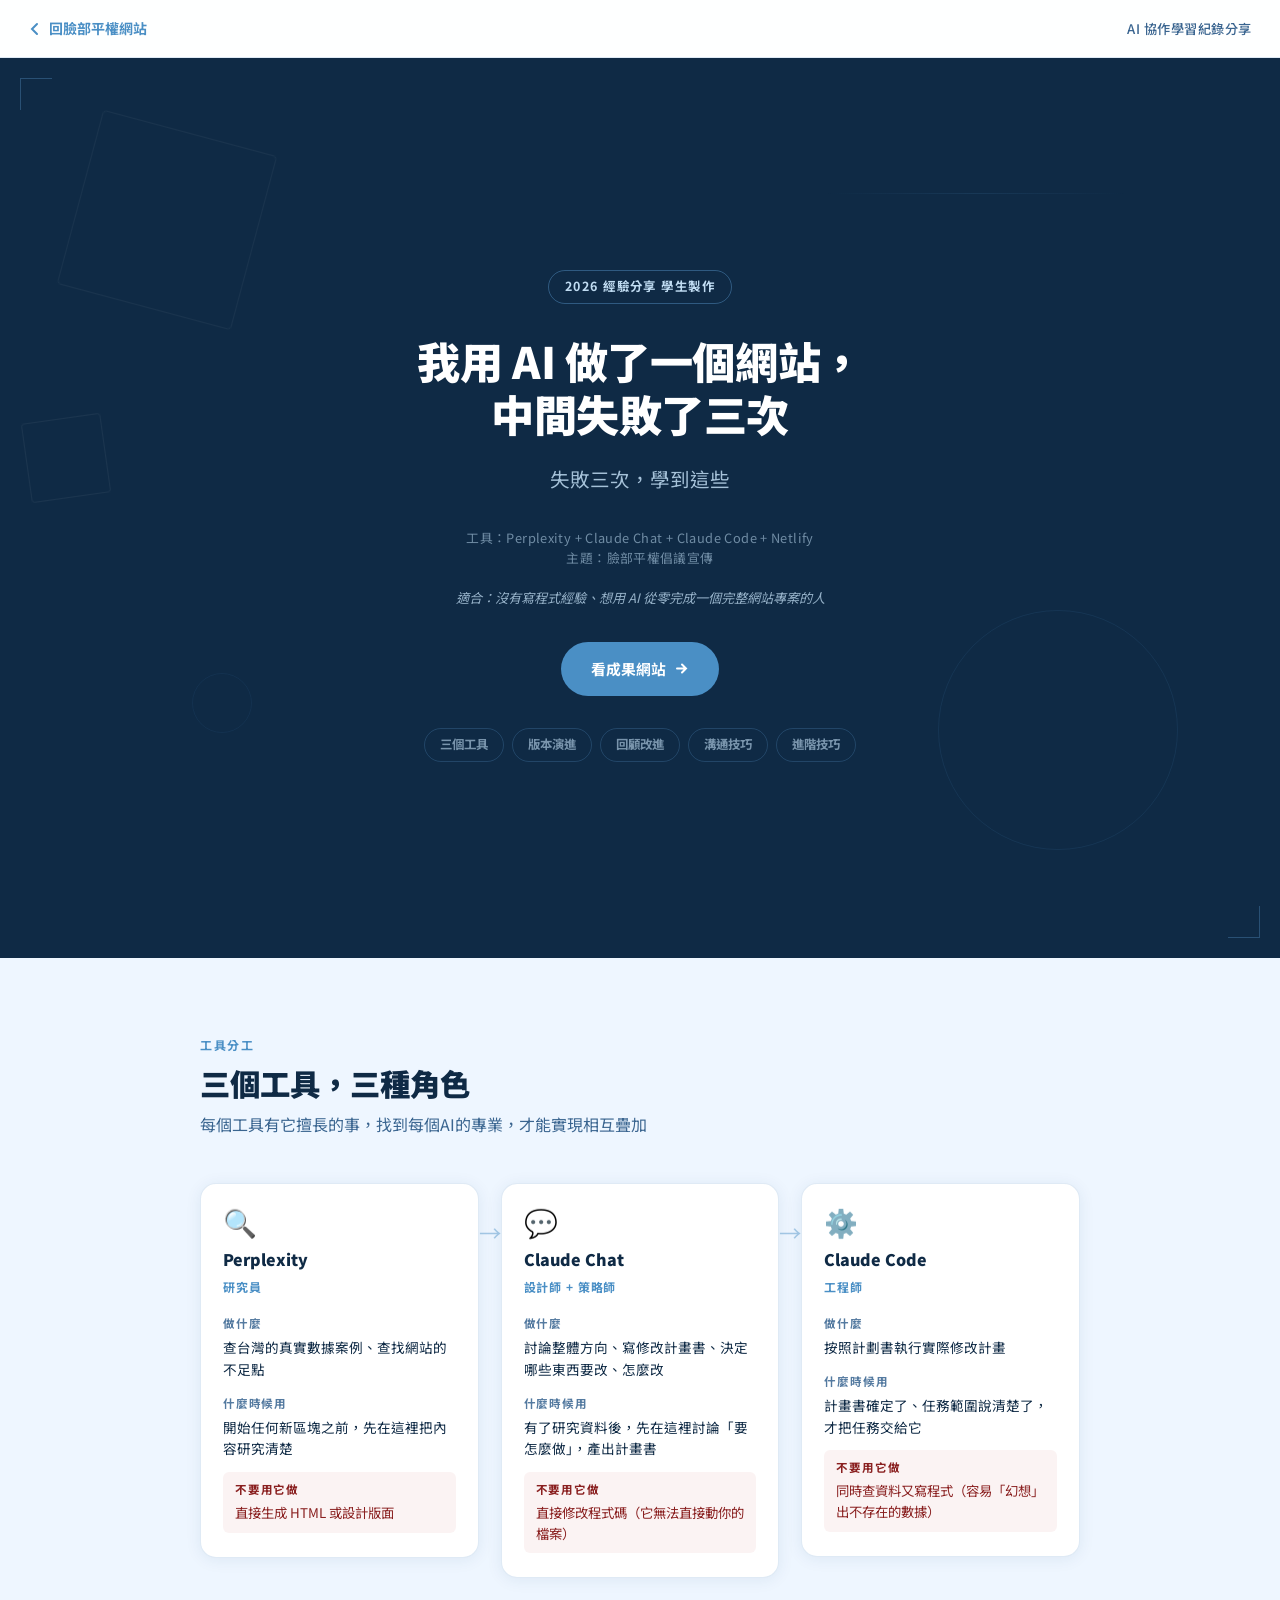
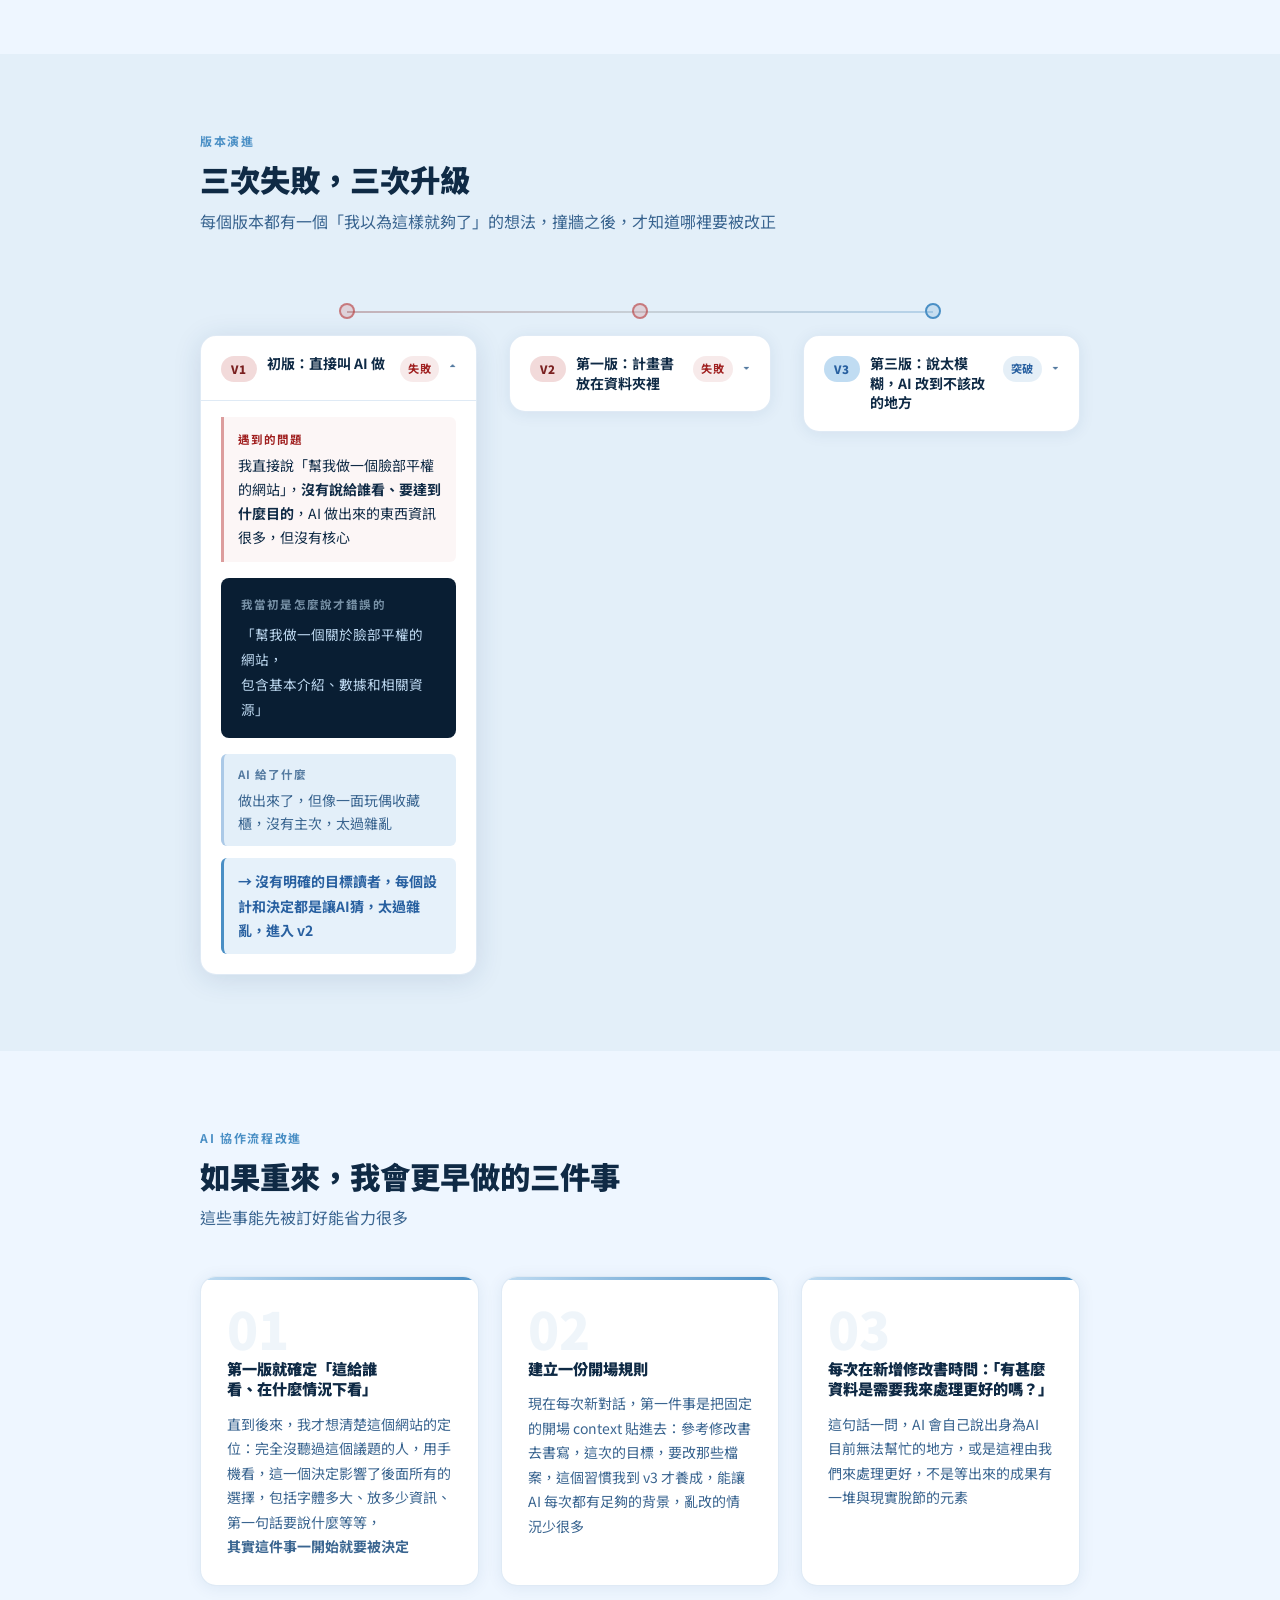
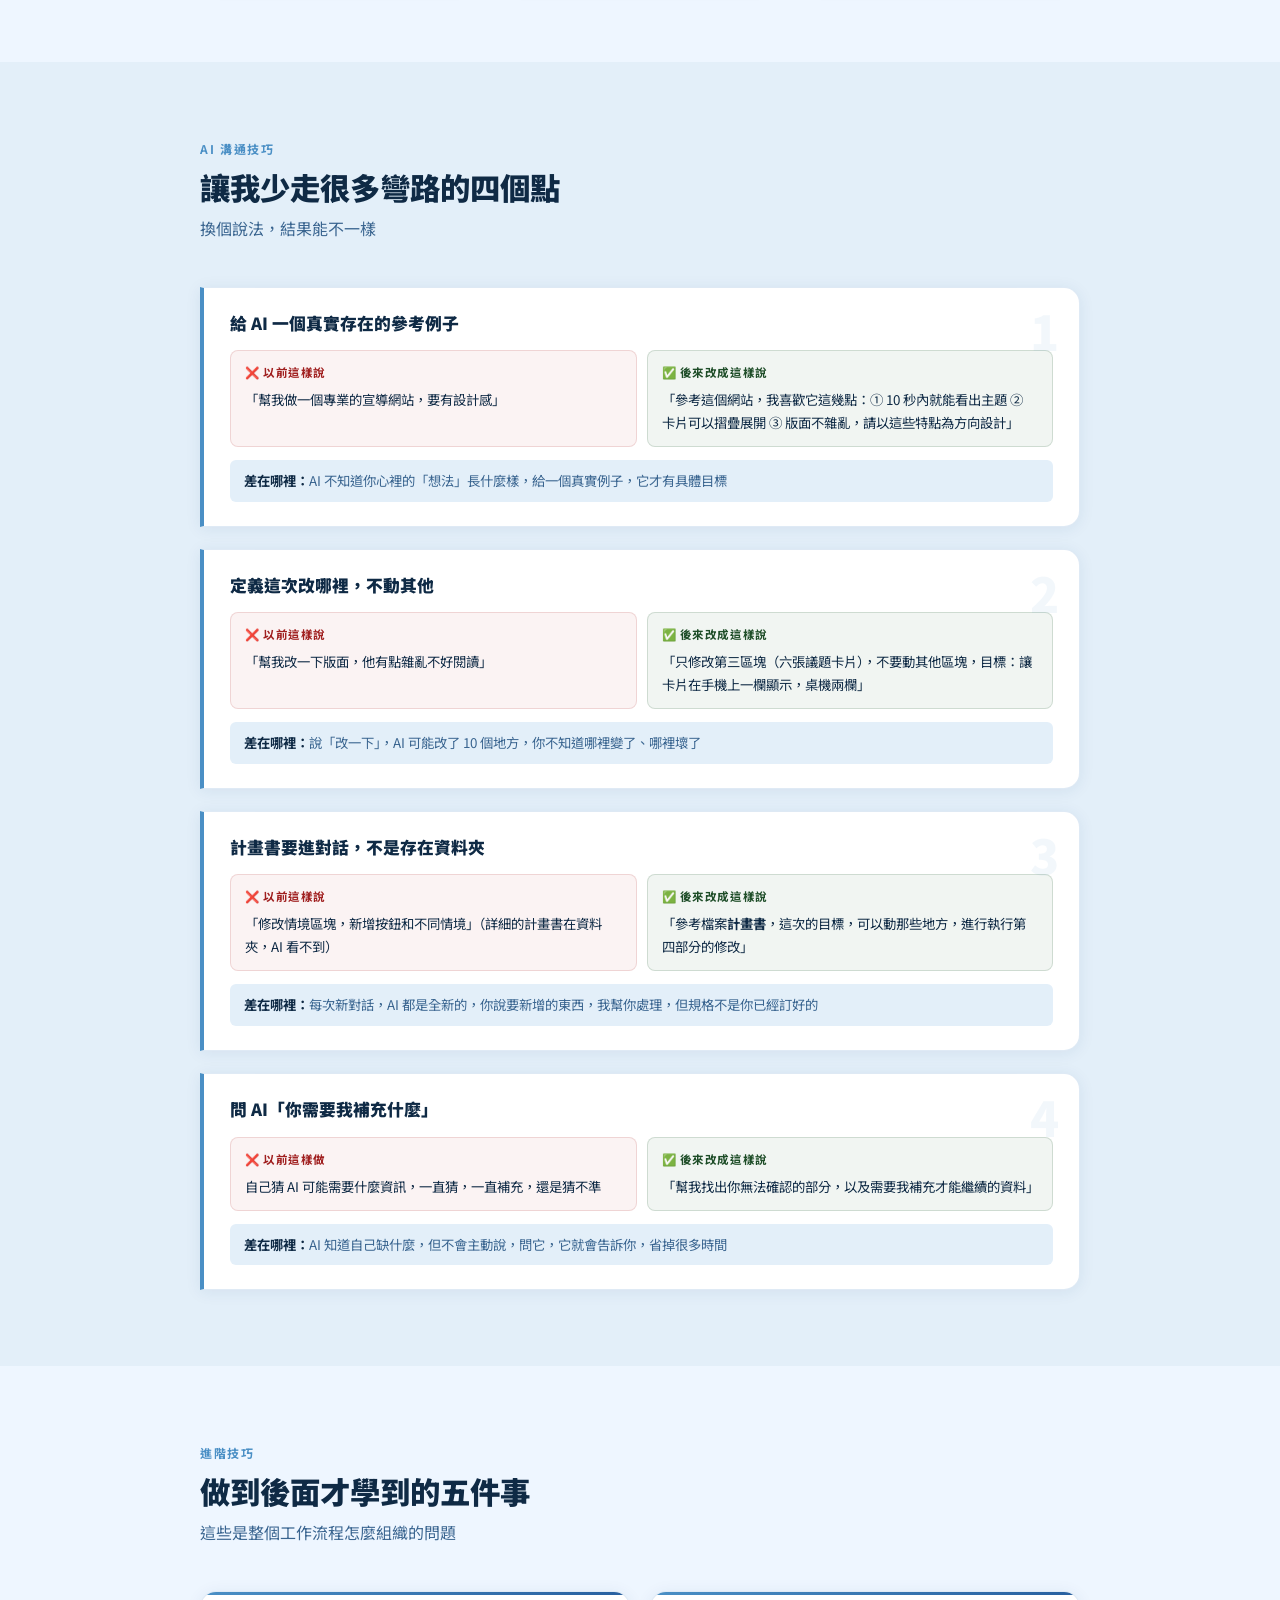
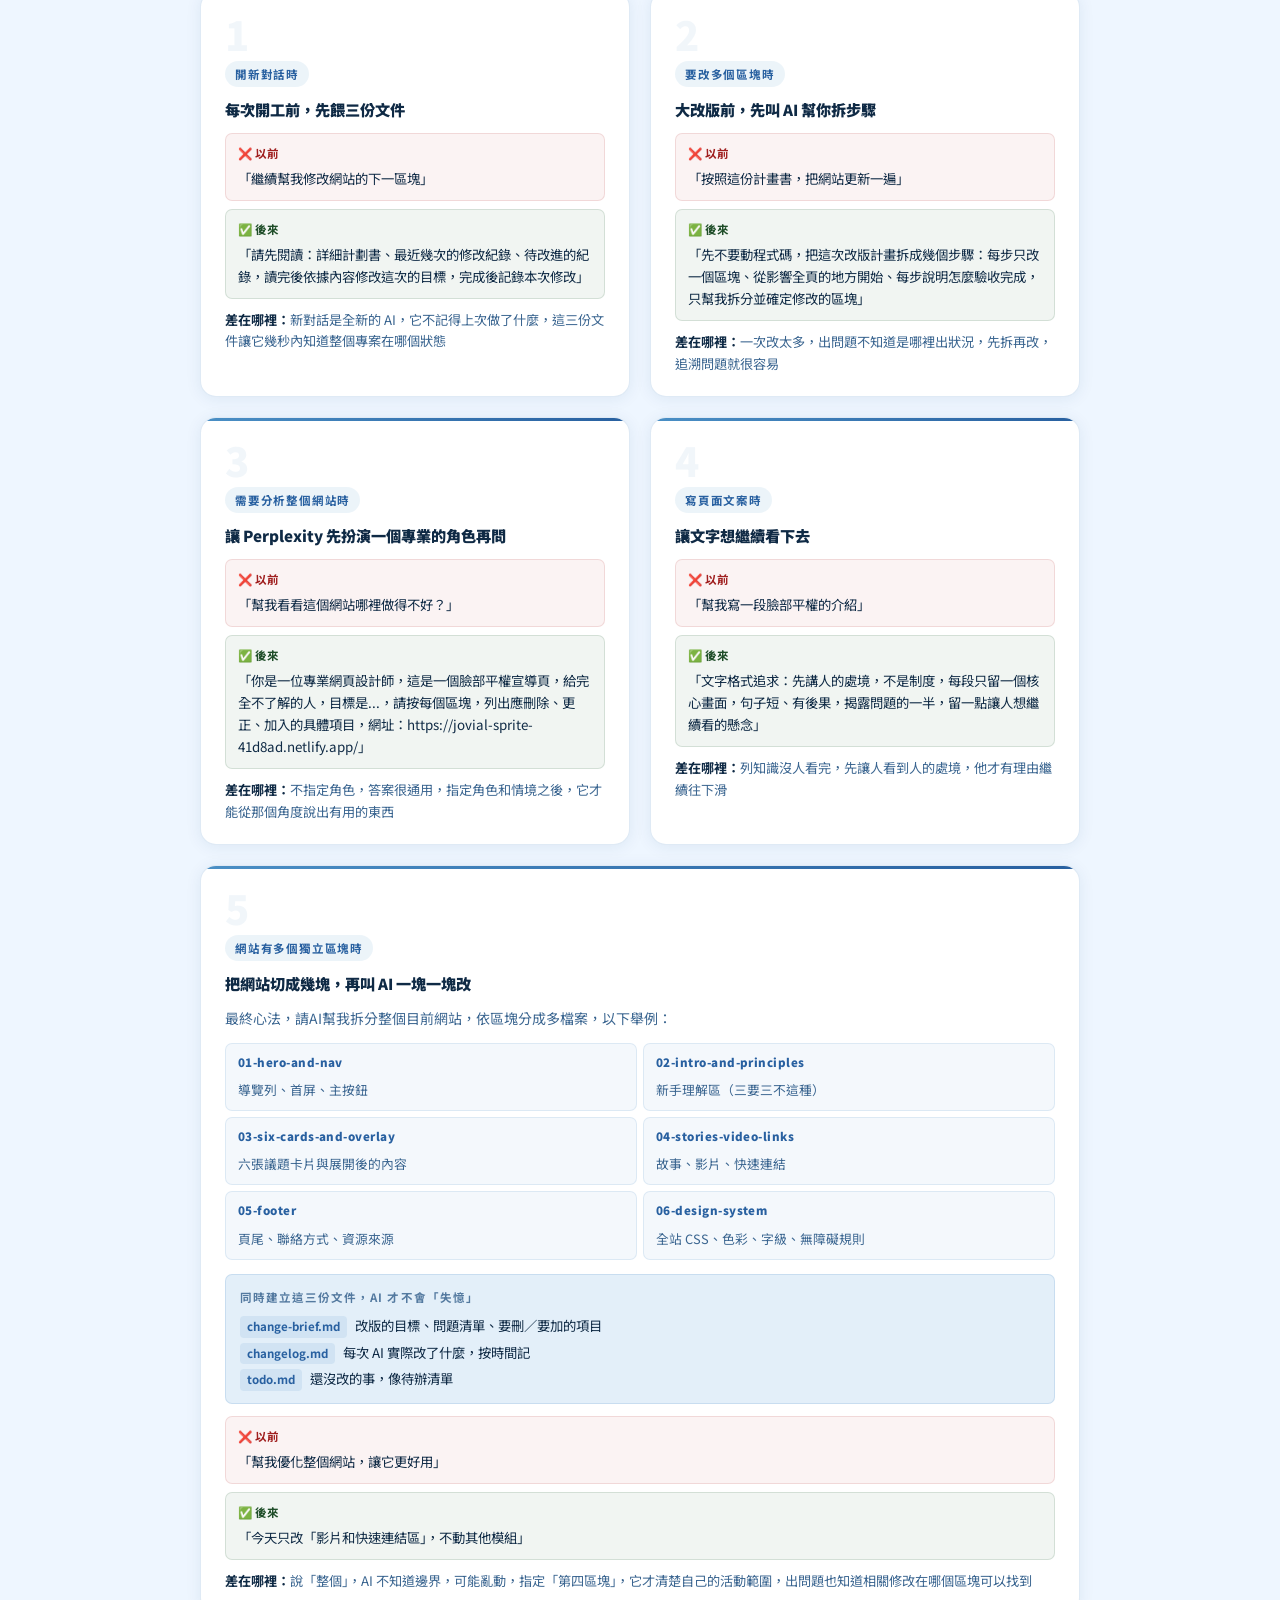
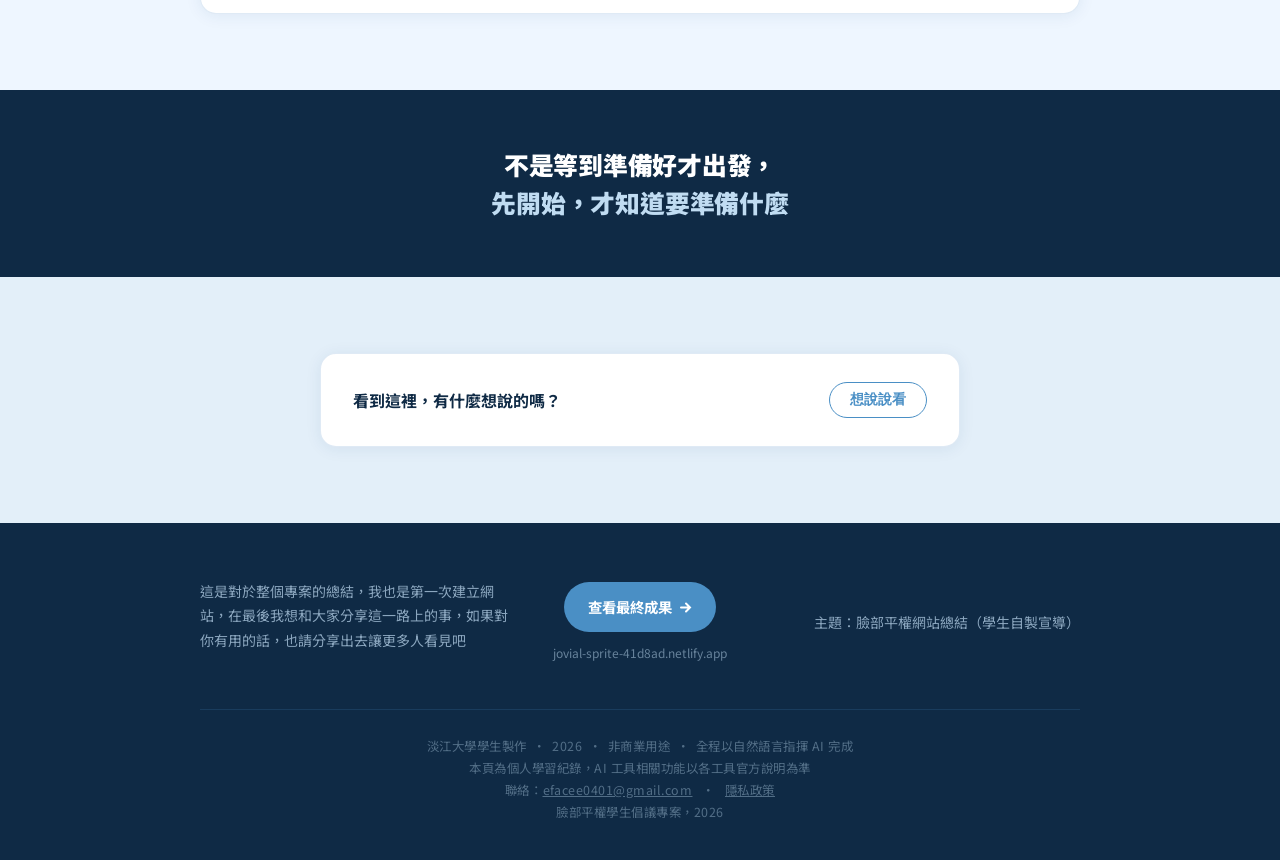
==== commit eff8f66f: "fix: hero-audience 移至 CTA 前、補 prefers-reduced-motion 規則 - hero-audience 段落移到 hero-cta 按鈕之前，使視覺流程正確 -" ====
--- a/face-summary/sum-index.html
+++ b/face-summary/sum-index.html
@@ -109,7 +109,7 @@
 .reveal{opacity:0;transform:translateY(22px);transition:opacity .55s ease,transform .55s ease}
 .reveal.visible{opacity:1;transform:none}
 @media(prefers-reduced-motion:reduce){
-  .reveal,.hero-tag,.hero h1,.hero-sub,.hero-meta,.hero-cta,.hero-nav{opacity:1;transform:none;animation:none;transition:none}
+  .reveal,.hero-tag,.hero h1,.hero-sub,.hero-meta,.hero-audience,.hero-cta,.hero-nav{opacity:1;transform:none;animation:none;transition:none}
 }
 
 /* ── Timeline ── */
@@ -336,11 +336,11 @@
     <h1>我用 AI 做了一個網站，<br>中間失敗了三次</h1>
     <p class="hero-sub">失敗三次，學到這些</p>
     <p class="hero-meta">工具：Perplexity&thinsp;+&thinsp;Claude Chat&thinsp;+&thinsp;Claude Code&thinsp;+&thinsp;Netlify<br>主題：臉部平權倡議宣傳</p>
+    <p class="hero-audience">適合：沒有寫程式經驗、想用 AI 從零完成一個完整網站專案的人</p>
     <a href="https://jovial-sprite-41d8ad.netlify.app/" class="hero-cta">
       看成果網站
       <svg viewBox="0 0 15 15" fill="none" stroke="currentColor" stroke-width="2" stroke-linecap="round" aria-hidden="true"><path d="M3 7.5h9M8 3.5l4 4-4 4"/></svg>
     </a>
-    <p class="hero-audience">適合：沒有寫程式經驗、想用 AI 從零完成一個完整網站專案的人</p>
     <div class="hero-nav" role="navigation" aria-label="頁面章節">
       <a href="#tools" class="hnav">三個工具</a>
       <a href="#timeline" class="hnav">版本演進</a>
